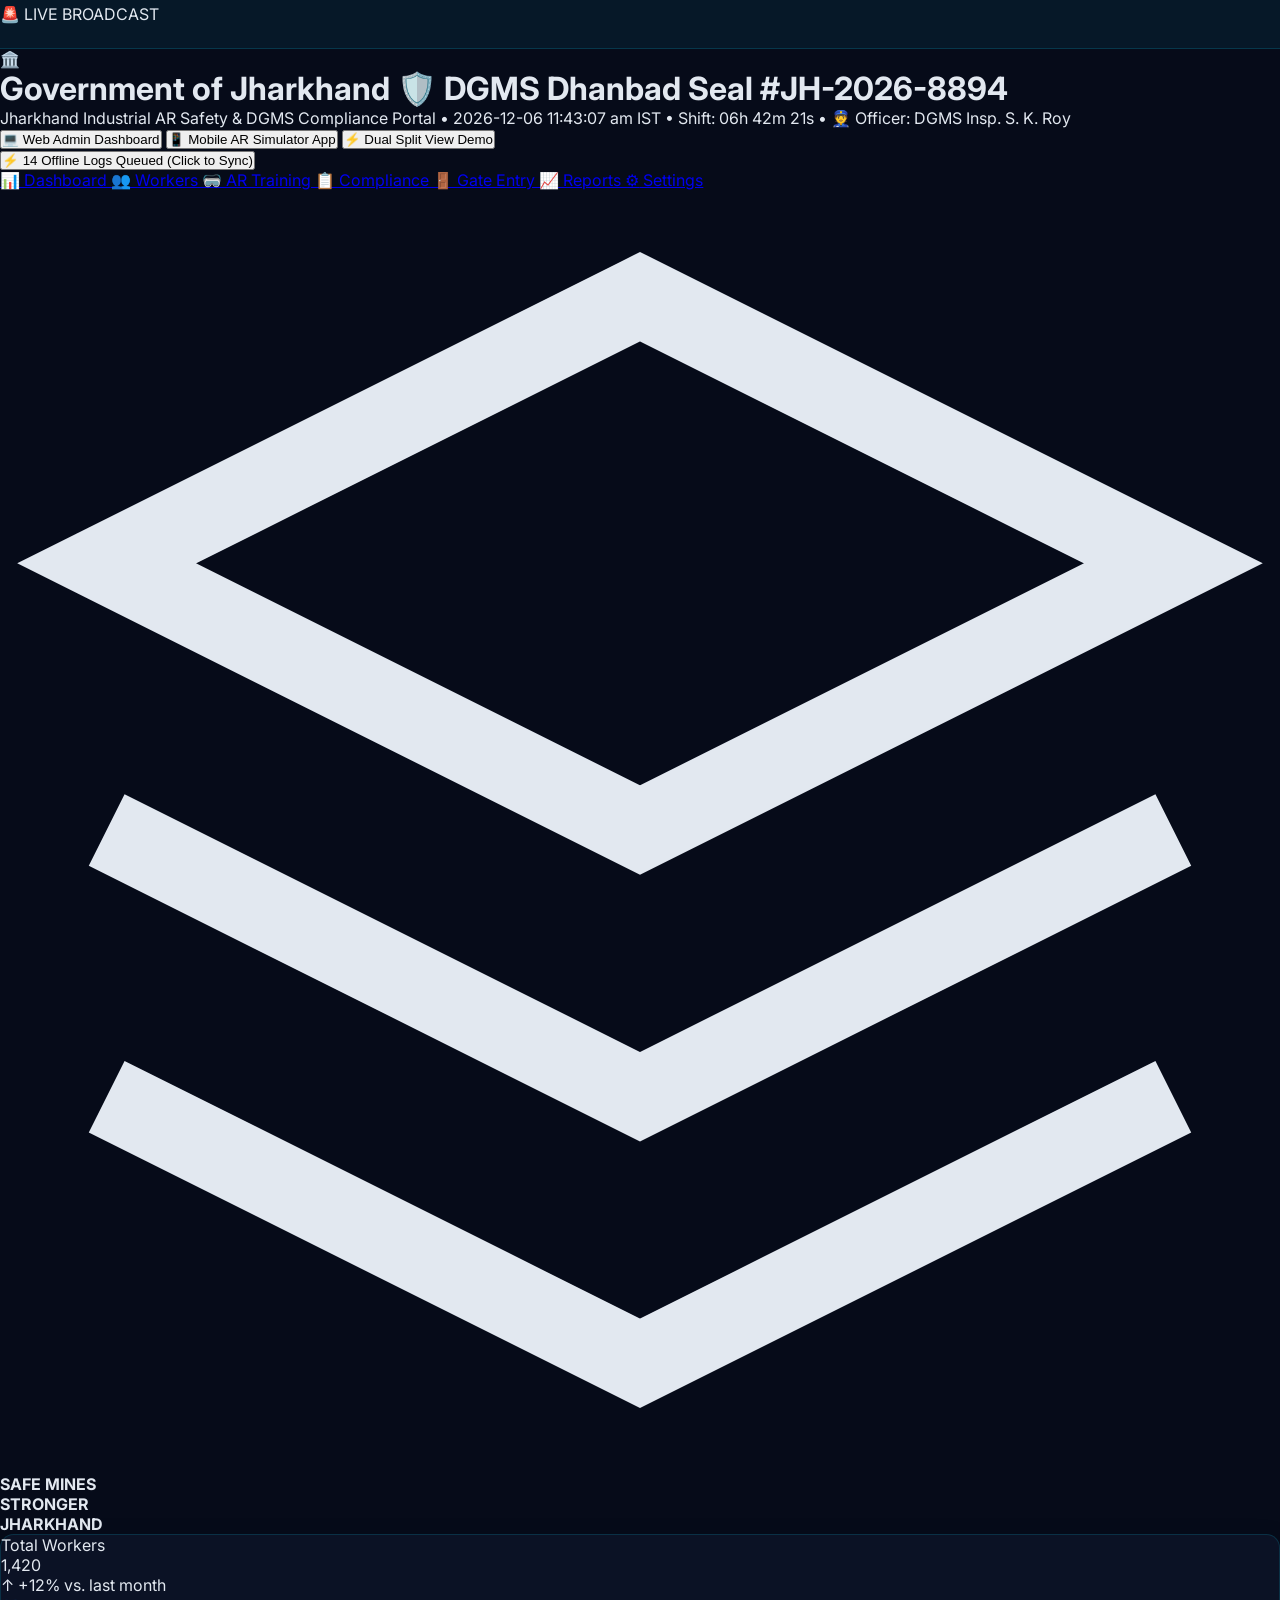
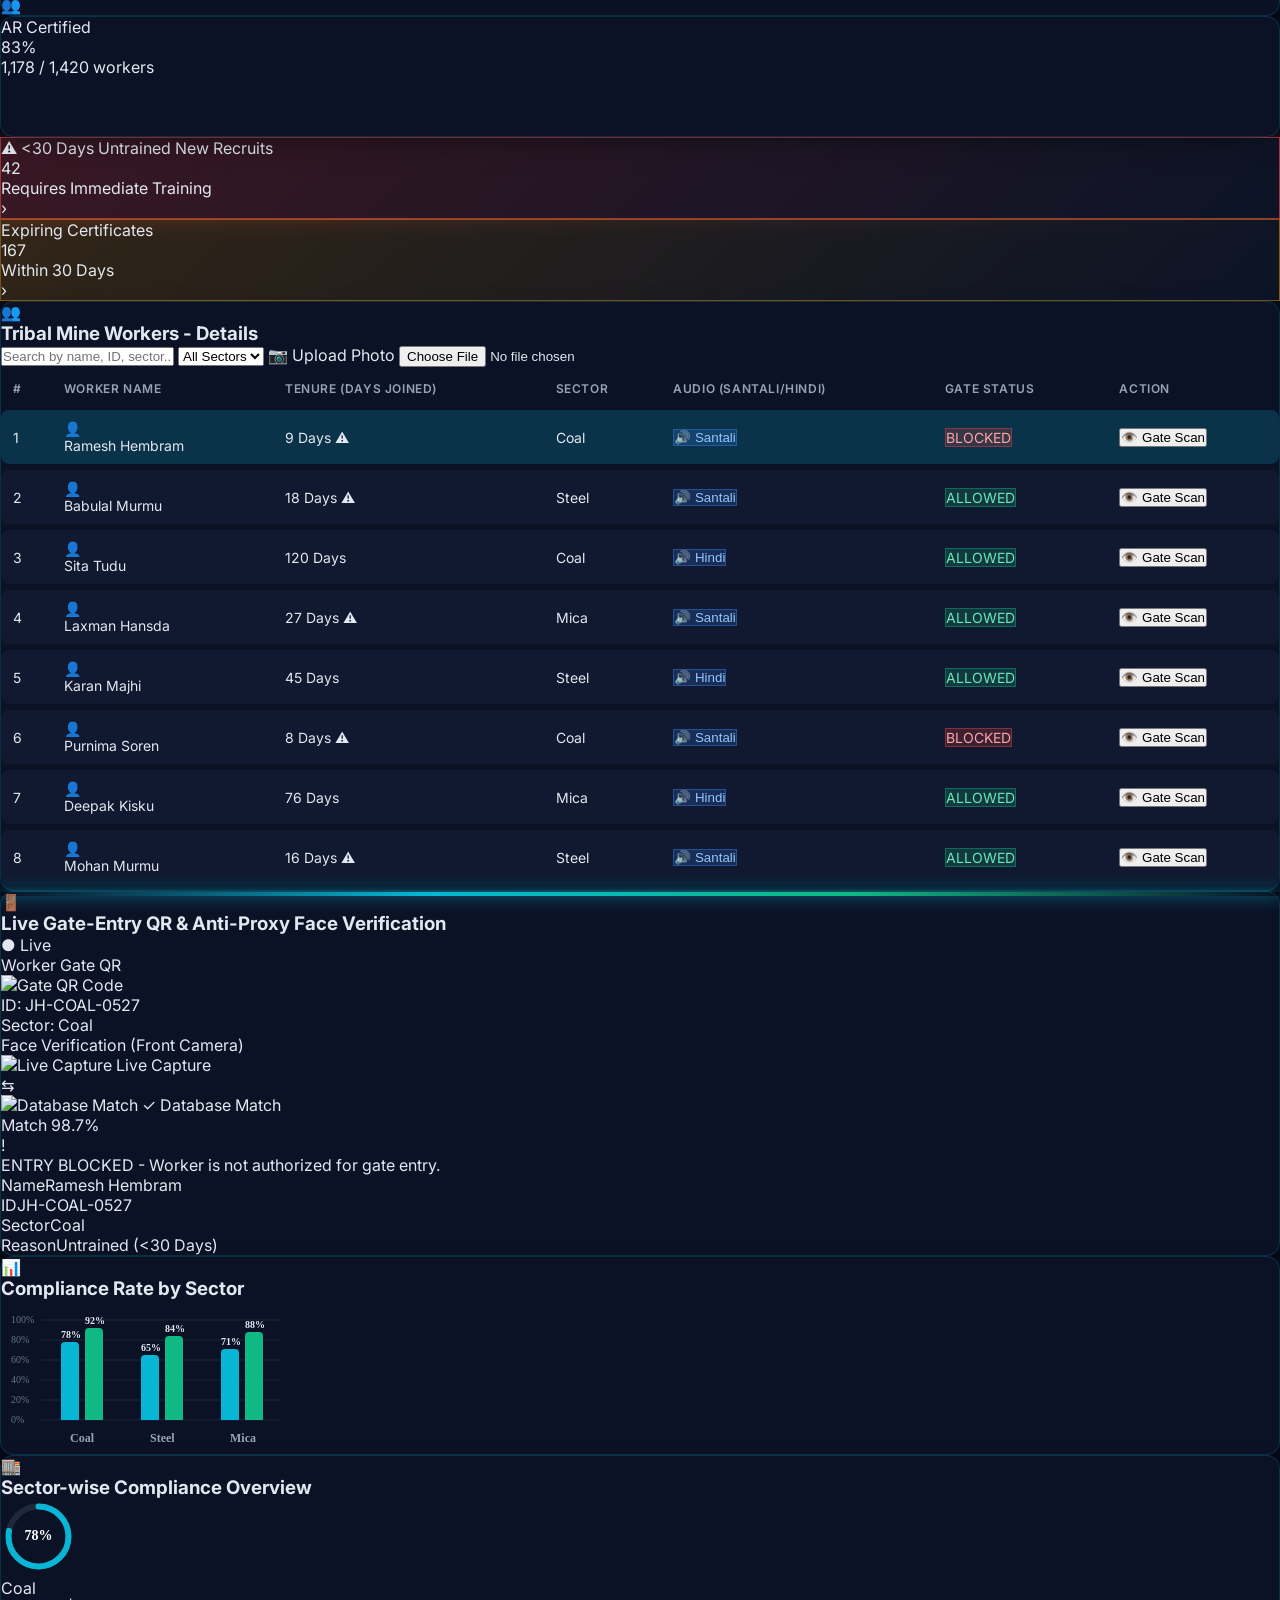
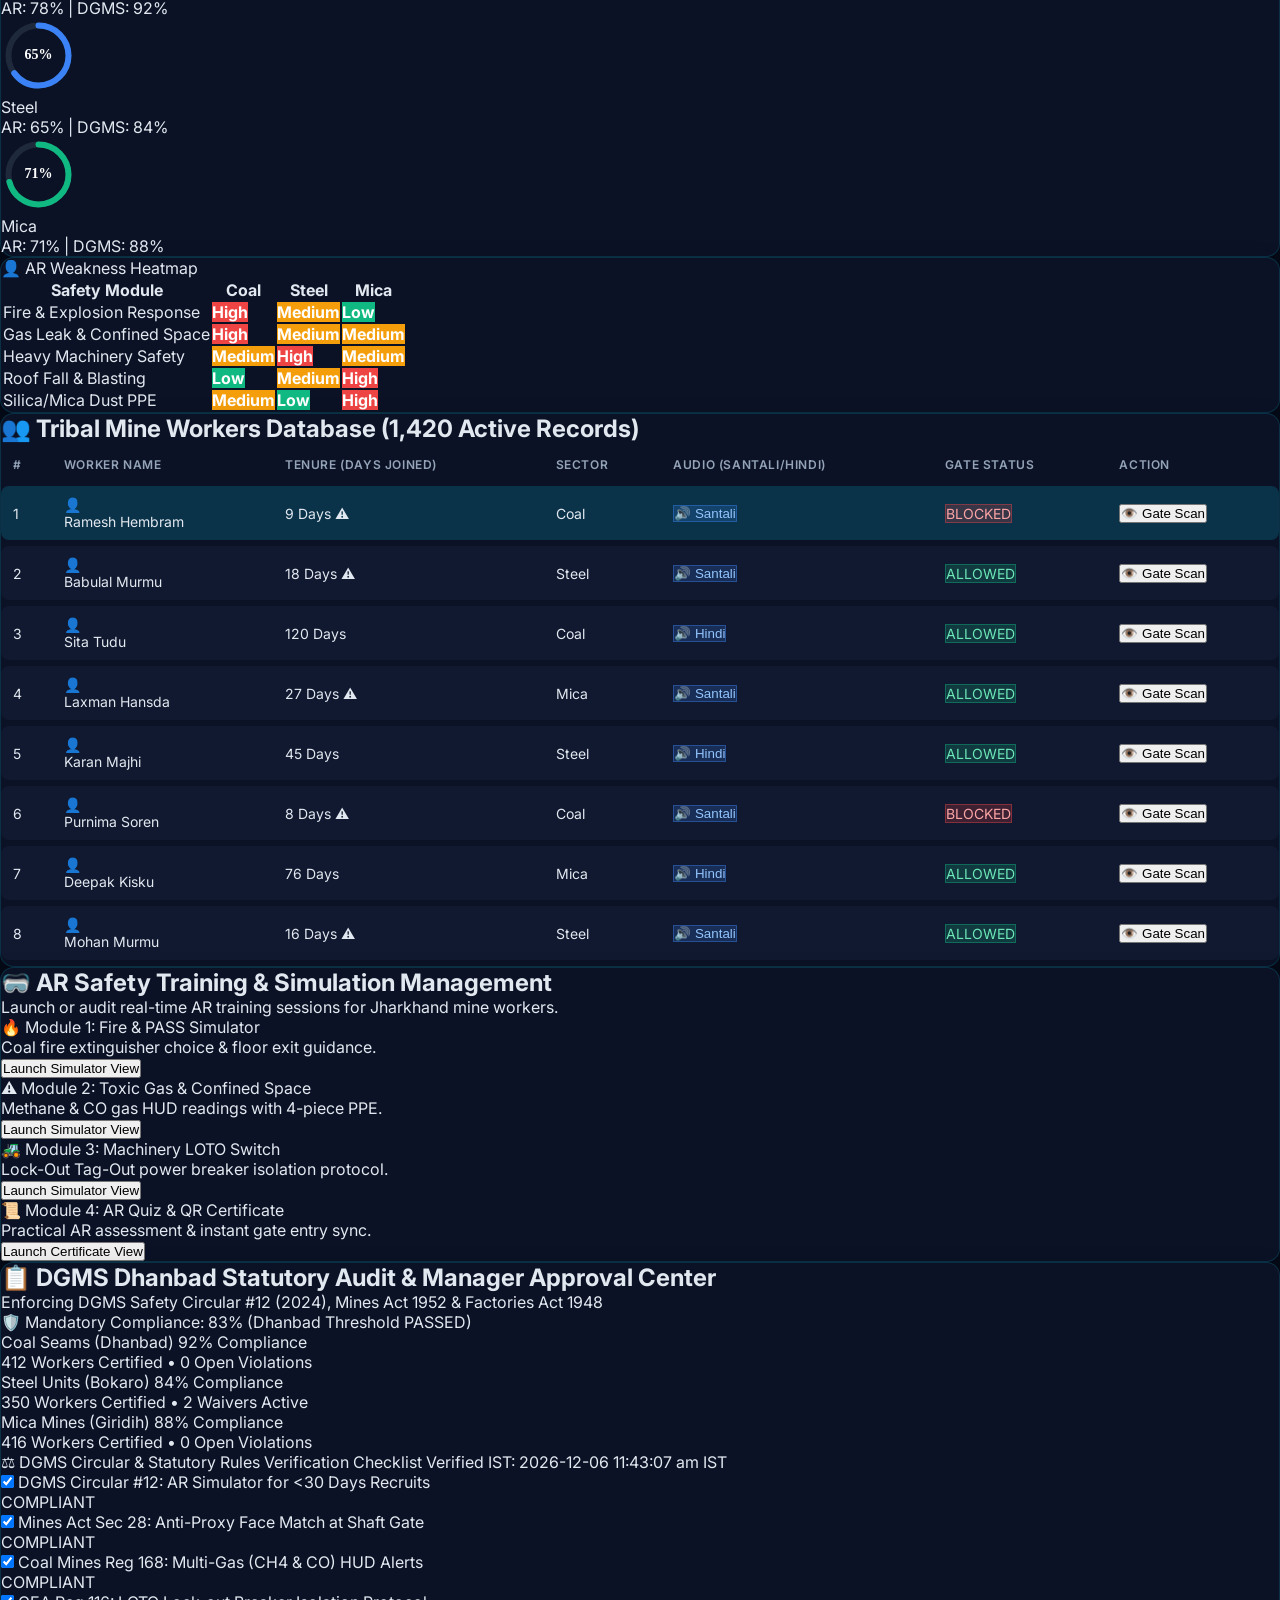
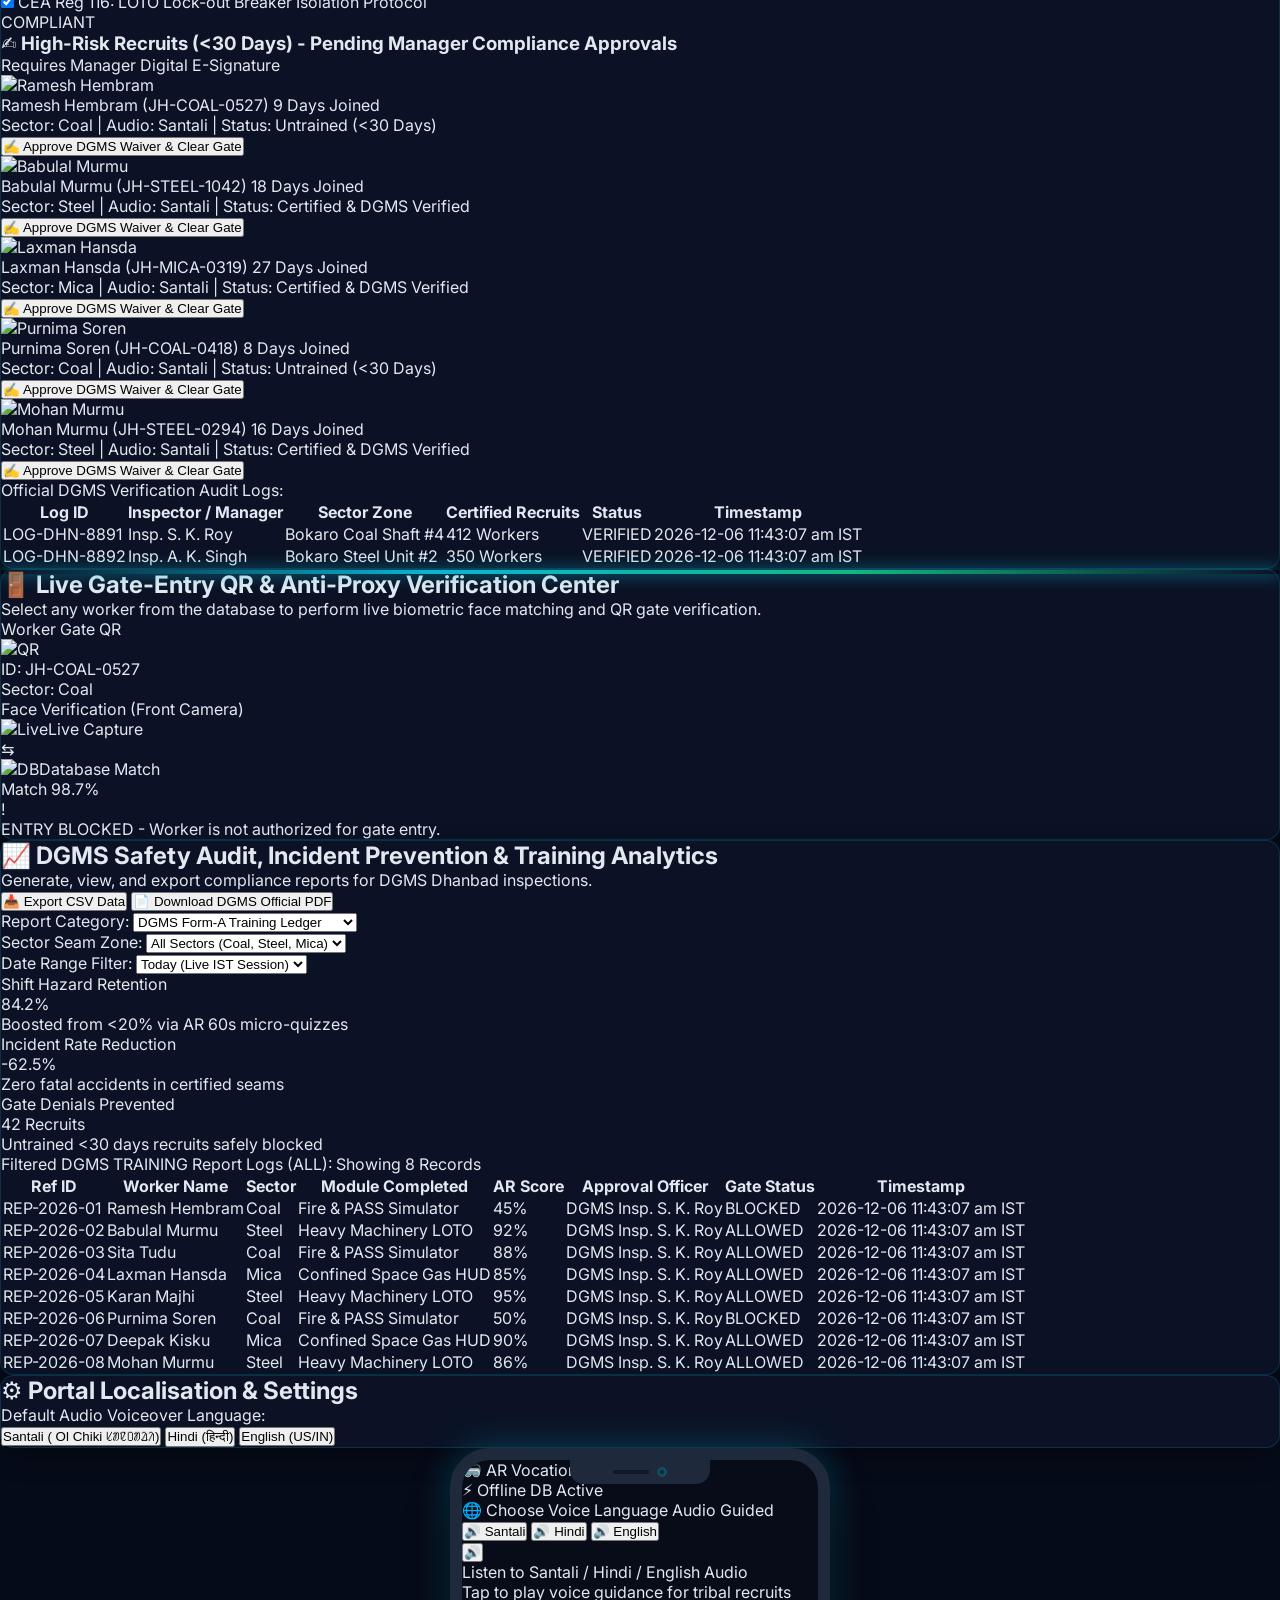
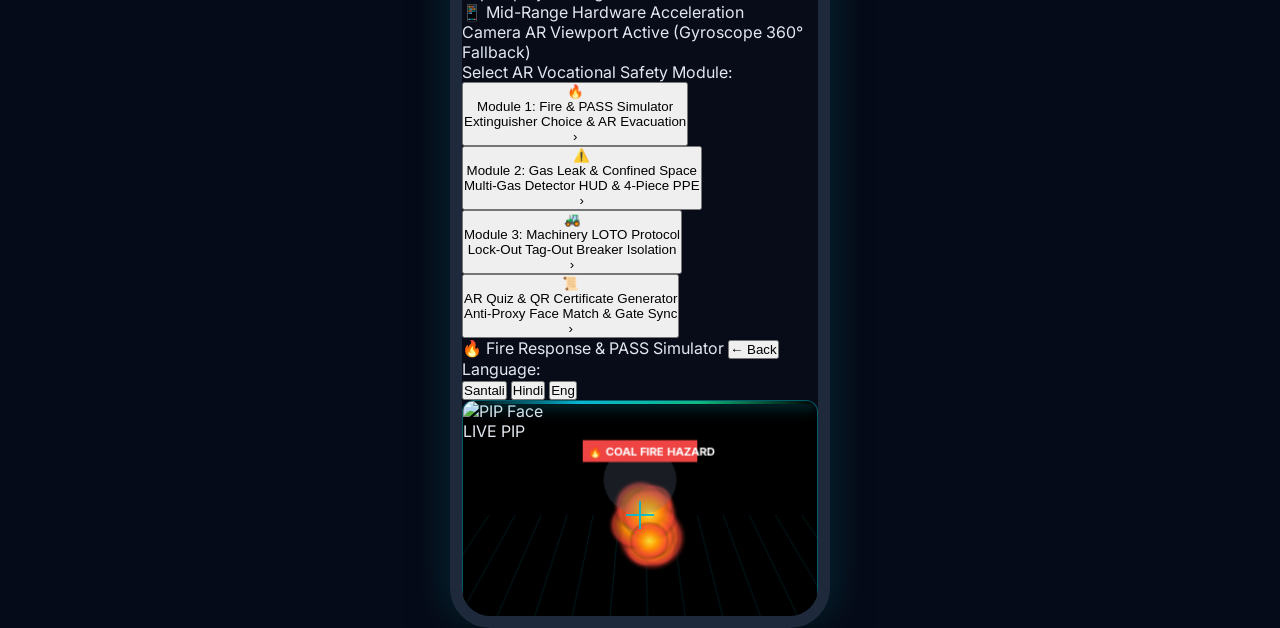
==== android-project/app/src/main/assets/index.html @ d3cc5052 "Initial commit: SIH26041 Jharkhand Industrial AR Safety & DGMS Compliance Portal" ====
<!DOCTYPE html>
<html lang="en" class="dark">
<head>
  <meta charset="UTF-8">
  <meta name="viewport" content="width=device-width, initial-scale=1.0, maximum-scale=1.0, user-scalable=no">
  <title>Jharkhand Mobile AR Vocational Training & Safety Certification Platform</title>
  <link rel="manifest" href="manifest.json">
  <meta name="theme-color" content="#0b1329">
  <script src="https://cdn.tailwindcss.com"></script>
  <link rel="stylesheet" href="styles.css">
</head>
<body class="bg-[#060b19] text-slate-100 min-h-screen antialiased">

  <!-- Live Emergency Mine Shaft Broadcast News Ticker Bar -->
  <div class="ticker-wrap text-[11px] font-semibold text-cyan-300 flex items-center">
    <div class="px-3 py-0.5 bg-red-600 text-white font-extrabold text-[10px] uppercase tracking-wider shrink-0 animate-pulse">
      🚨 LIVE BROADCAST
    </div>
    <div class="ticker">
      <span class="mr-8">⛏️ Dhanbad Shaft #4 Methane Level Normal (0.4%)</span>
      <span class="mr-8">🏭 Bokaro Steel Unit #2 LOTO Safety Isolated</span>
      <span class="mr-8">👥 1,178 Tribal Recruits Biometrically Verified</span>
      <span class="mr-8">📜 DGMS Compliance Ratio: 83% (Dhanbad Threshold PASSED)</span>
    </div>
  </div>

  <!-- Top Global Header & View Mode Switcher -->
  <header class="bg-[#0b1329] border-b border-slate-800 px-4 py-2.5 flex flex-wrap items-center justify-between gap-3 sticky top-0 z-50 shadow-md">
    <div class="flex items-center gap-3">
      <div class="w-10 h-10 rounded-full bg-cyan-950 border border-cyan-500/40 flex items-center justify-center font-bold text-cyan-400 text-lg shadow-sm">
        🏛️
      </div>
      <div>
        <h1 class="text-sm font-extrabold text-white tracking-wide flex items-center gap-2">
          Government of Jharkhand
          <span class="text-xs px-2 py-0.5 rounded bg-emerald-950 text-emerald-400 border border-emerald-500/40 font-semibold flex items-center gap-1">
            <span>🛡️</span> DGMS Dhanbad Seal #JH-2026-8894
          </span>
        </h1>
        <p class="text-xs text-slate-400 font-medium flex flex-wrap items-center gap-2">
          <span>Jharkhand Industrial AR Safety & DGMS Compliance Portal</span> • 
          <span class="live-timestamp-clock text-cyan-400 font-mono font-bold">Loading Clock...</span> • 
          <span id="shift-timer-display" class="text-amber-400 font-mono font-bold">Shift: 06h 42m 18s</span> •
          <span class="text-slate-300 font-semibold text-[11px]">👮 Officer: DGMS Insp. S. K. Roy</span>
        </p>
      </div>
    </div>

    <!-- Mode Switcher Buttons -->
    <div class="flex items-center bg-slate-900/90 p-1 rounded-xl border border-slate-700/80 shadow-inner gap-1">
      <button id="btn-view-admin" onclick="setViewMode('admin')" class="px-3.5 py-1.5 rounded-lg text-xs font-bold bg-cyan-600 text-white flex items-center gap-1.5 transition-all shadow-sm">
        <span>💻</span> Web Admin Dashboard
      </button>
      <button id="btn-view-mobile" onclick="setViewMode('mobile')" class="px-3.5 py-1.5 rounded-lg text-xs font-bold text-slate-300 hover:text-white flex items-center gap-1.5 transition-all">
        <span>📱</span> Mobile AR Simulator App
      </button>
      <button id="btn-view-split" onclick="setViewMode('split')" class="px-3.5 py-1.5 rounded-lg text-xs font-bold text-slate-300 hover:text-white flex items-center gap-1.5 transition-all">
        <span>⚡</span> Dual Split View Demo
      </button>
    </div>

    <!-- Interactive Cloud Offline Sync Badge -->
    <div class="flex items-center gap-4">
      <button id="offline-sync-badge" onclick="triggerOfflineCloudSync()" class="px-2.5 py-1 rounded-full text-[10px] font-bold bg-cyan-950 text-cyan-300 border border-cyan-500/40 flex items-center gap-1 cursor-pointer shadow hover:bg-cyan-900">
        ⚡ 14 Offline Logs Queued (Click to Sync)
      </button>
    </div>
  </header>

  <!-- Main Workspace Container -->
  <div class="flex flex-col lg:flex-row min-h-[calc(100vh-85px)]">

    <!-- WEB ADMIN DASHBOARD CONTAINER (PERSISTENT FLEX ROW SIDE-BY-SIDE) -->
    <div id="admin-view-container" class="w-full flex">
      
      <!-- LEFT SIDEBAR NAVIGATION (ALL 7 WORKING LINKS) -->
      <aside class="w-64 bg-[#0b1329] border-r border-slate-800 p-4 flex flex-col justify-between hidden md:flex shrink-0">
        <div class="space-y-6">
          <nav class="space-y-1.5">
            <a href="#" data-tab="dashboard" onclick="event.preventDefault(); switchAdminSidebar('dashboard');" class="admin-sidebar-link flex items-center gap-3 px-3.5 py-2.5 rounded-xl bg-cyan-600 text-white font-semibold text-sm shadow-md transition-all">
              <span class="text-base">📊</span> Dashboard
            </a>
            <a href="#" data-tab="workers" onclick="event.preventDefault(); switchAdminSidebar('workers');" class="admin-sidebar-link flex items-center gap-3 px-3.5 py-2.5 rounded-xl text-slate-400 hover:bg-slate-800/60 hover:text-slate-200 font-medium text-sm transition-all">
              <span class="text-base">👥</span> Workers
            </a>
            <a href="#" data-tab="ar-training" onclick="event.preventDefault(); switchAdminSidebar('ar-training');" class="admin-sidebar-link flex items-center gap-3 px-3.5 py-2.5 rounded-xl text-slate-400 hover:bg-slate-800/60 hover:text-slate-200 font-medium text-sm transition-all">
              <span class="text-base">🥽</span> AR Training
            </a>
            <a href="#" data-tab="compliance" onclick="event.preventDefault(); switchAdminSidebar('compliance');" class="admin-sidebar-link flex items-center gap-3 px-3.5 py-2.5 rounded-xl text-slate-400 hover:bg-slate-800/60 hover:text-slate-200 font-medium text-sm transition-all">
              <span class="text-base">📋</span> Compliance
            </a>
            <a href="#" data-tab="gate-entry" onclick="event.preventDefault(); switchAdminSidebar('gate-entry');" class="admin-sidebar-link flex items-center gap-3 px-3.5 py-2.5 rounded-xl text-slate-400 hover:bg-slate-800/60 hover:text-slate-200 font-medium text-sm transition-all">
              <span class="text-base">🚪</span> Gate Entry
            </a>
            <a href="#" data-tab="reports" onclick="event.preventDefault(); switchAdminSidebar('reports');" class="admin-sidebar-link flex items-center gap-3 px-3.5 py-2.5 rounded-xl text-slate-400 hover:bg-slate-800/60 hover:text-slate-200 font-medium text-sm transition-all">
              <span class="text-base">📈</span> Reports
            </a>
            <a href="#" data-tab="settings" onclick="event.preventDefault(); switchAdminSidebar('settings');" class="admin-sidebar-link flex items-center gap-3 px-3.5 py-2.5 rounded-xl text-slate-400 hover:bg-slate-800/60 hover:text-slate-200 font-medium text-sm transition-all">
              <span class="text-base">⚙️</span> Settings
            </a>
          </nav>
        </div>

        <div class="pt-6 border-t border-slate-800 text-center">
          <div class="w-16 h-16 mx-auto mb-2 opacity-80 flex items-center justify-center">
            <svg class="w-12 h-12 text-cyan-500" viewBox="0 0 24 24" fill="none" stroke="currentColor" stroke-width="1.5">
              <path d="M12 2L2 7l10 5 10-5-10-5zM2 17l10 5 10-5M2 12l10 5 10-5"/>
            </svg>
          </div>
          <h4 class="text-xs font-extrabold text-cyan-400 uppercase tracking-widest">SAFE MINES</h4>
          <h4 class="text-xs font-extrabold text-white uppercase tracking-widest">STRONGER</h4>
          <h4 class="text-xs font-extrabold text-cyan-400 uppercase tracking-widest">JHARKHAND</h4>
        </div>
      </aside>

      <!-- MAIN DASHBOARD CONTENT WORKSPACES -->
      <main class="flex-1 p-4 md:p-6 space-y-6 overflow-y-auto min-w-0">

        <!-- VIEW 1: DASHBOARD (EXACT REFERENCE IMAGE 100% REPLICA) -->
        <div id="admin-view-dashboard" class="space-y-6 block">
          
          <!-- TOP 4 KPI CARDS -->
          <div class="grid grid-cols-1 sm:grid-cols-2 xl:grid-cols-4 gap-4">
            <div class="glass-panel p-4 flex items-center justify-between border-l-4 border-emerald-500">
              <div>
                <div class="text-xs font-medium text-slate-400">Total Workers</div>
                <div class="text-2xl font-extrabold text-white mt-1">1,420</div>
                <div class="text-xs font-bold text-emerald-400 flex items-center gap-1 mt-1">
                  <span>↑ +12%</span> <span class="text-slate-400 font-normal">vs. last month</span>
                </div>
              </div>
              <div class="w-12 h-12 rounded-full bg-emerald-950/80 border border-emerald-500/40 flex items-center justify-center text-emerald-400 text-xl">👥</div>
            </div>

            <div class="glass-panel p-4 flex items-center justify-between border-l-4 border-cyan-500">
              <div>
                <div class="text-xs font-medium text-slate-400">AR Certified</div>
                <div class="text-2xl font-extrabold text-white mt-1">83%</div>
                <div class="text-xs text-slate-400 mt-1"><span class="text-cyan-400 font-bold">1,178</span> / 1,420 workers</div>
              </div>
              <div class="gauge-container">
                <canvas id="topGaugeAR" width="55" height="55"></canvas>
              </div>
            </div>

            <div class="red-alert-card p-4 rounded-xl flex items-center justify-between cursor-pointer" onclick="setViewMode('mobile')">
              <div>
                <div class="text-xs font-bold text-red-300 flex items-center gap-1">
                  ⚠️ &lt;30 Days Untrained New Recruits
                </div>
                <div class="text-3xl font-extrabold text-white mt-1">42</div>
                <div class="text-xs font-bold text-red-400 mt-1 animate-pulse">Requires Immediate Training</div>
              </div>
              <div class="w-10 h-10 rounded-full bg-red-600/30 border border-red-500 flex items-center justify-center text-red-300 text-lg font-bold">›</div>
            </div>

            <div class="amber-alert-card p-4 rounded-xl flex items-center justify-between">
              <div>
                <div class="text-xs font-medium text-amber-300">Expiring Certificates</div>
                <div class="text-2xl font-extrabold text-white mt-1">167</div>
                <div class="text-xs text-amber-400 mt-1">Within 30 Days</div>
              </div>
              <div class="w-10 h-10 rounded-full bg-amber-600/30 border border-amber-500 flex items-center justify-center text-amber-300 text-lg font-bold">›</div>
            </div>
          </div>

          <!-- TABLE + GATE VERIFICATION PANEL -->
          <div class="grid grid-cols-1 xl:grid-cols-12 gap-6">
            <div class="xl:col-span-7 glass-panel p-4 md:p-5 flex flex-col justify-between">
              <div>
                <div class="flex flex-wrap items-center justify-between gap-3 mb-4">
                  <div class="flex items-center gap-2">
                    <span class="text-lg">👥</span>
                    <h3 class="text-base font-bold text-white">Tribal Mine Workers - Details</h3>
                  </div>
                  <div class="flex items-center gap-2">
                    <input type="text" placeholder="Search by name, ID, sector..." class="bg-slate-900 border border-slate-700 text-xs rounded-lg px-3 py-1.5 text-slate-200 focus:outline-none focus:border-cyan-500 w-40">
                    <select class="bg-slate-900 border border-slate-700 text-xs rounded-lg px-2 py-1.5 text-slate-300">
                      <option>All Sectors</option>
                      <option>Coal</option>
                      <option>Steel</option>
                      <option>Mica</option>
                    </select>
                    <label class="px-3 py-1.5 rounded-lg bg-cyan-600 hover:bg-cyan-500 text-white font-bold text-xs cursor-pointer flex items-center gap-1 shadow shrink-0">
                      <span>📷</span> Upload Photo
                      <input type="file" id="worker-photo-upload-input" accept="image/*" class="hidden" onchange="handleWorkerPhotoUpload(event)">
                    </label>
                  </div>
                </div>

                <div class="overflow-x-auto">
                  <table class="custom-table">
                    <thead>
                      <tr>
                        <th>#</th>
                        <th>Worker Name</th>
                        <th>Tenure (Days Joined)</th>
                        <th>Sector</th>
                        <th>Audio (Santali/Hindi)</th>
                        <th>Gate Status</th>
                        <th>Action</th>
                      </tr>
                    </thead>
                    <tbody id="workers-table-body"></tbody>
                  </table>
                </div>
              </div>
            </div>

            <!-- Gate Verification Panel -->
            <div class="xl:col-span-5 glass-panel p-4 md:p-5 flex flex-col justify-between space-y-4 relative overflow-hidden">
              <div class="face-scan-beam"></div>

              <div>
                <div class="flex items-center justify-between mb-3 border-b border-slate-800 pb-2">
                  <div class="flex items-center gap-2">
                    <span class="text-cyan-400 text-lg">🚪</span>
                    <h3 class="text-sm font-bold text-white">Live Gate-Entry QR & Anti-Proxy Face Verification</h3>
                  </div>
                  <span class="px-2 py-0.5 rounded-full text-[10px] font-bold bg-emerald-950 text-emerald-400 border border-emerald-500/40 animate-pulse">● Live</span>
                </div>

                <div class="grid grid-cols-2 gap-3 mb-4">
                  <div class="bg-slate-900/80 p-3 rounded-xl border border-slate-800 text-center flex flex-col items-center justify-center">
                    <div class="text-[11px] font-bold text-slate-400 mb-2">Worker Gate QR</div>
                    <div class="p-2 bg-white rounded-lg shadow-md mb-2">
                      <img id="gate-qr-code" src="https://api.qrserver.com/v1/create-qr-code/?size=130x130&data=JH-COAL-0527" alt="Gate QR Code" class="w-28 h-28 object-contain">
                    </div>
                    <div id="gate-worker-id" class="text-xs font-bold text-white">ID: JH-COAL-0527</div>
                    <div id="gate-worker-sector" class="text-[10px] text-slate-400">Sector: Coal</div>
                  </div>

                  <div class="bg-slate-900/80 p-3 rounded-xl border border-slate-800 flex flex-col justify-between">
                    <div class="text-[11px] font-bold text-slate-400 text-center mb-1">Face Verification (Front Camera)</div>
                    <div class="flex items-center justify-around gap-1 my-1">
                      <div class="relative text-center">
                        <img id="live-capture-img" src="https://images.unsplash.com/photo-1544005313-94ddf0286df2?auto=format&fit=crop&w=150&q=80" alt="Live Capture" class="w-16 h-16 rounded-lg object-cover border-2 border-cyan-500">
                        <span class="text-[9px] text-slate-400 font-medium block mt-1">Live Capture</span>
                      </div>
                      <span class="text-cyan-400 font-bold text-xs">⇆</span>
                      <div class="relative text-center">
                        <img id="db-match-img" src="https://images.unsplash.com/photo-1544005313-94ddf0286df2?auto=format&fit=crop&w=150&q=80" alt="Database Match" class="w-16 h-16 rounded-lg object-cover border-2 border-emerald-500">
                        <span class="absolute -top-1 -right-1 w-4 h-4 bg-emerald-500 rounded-full text-white text-[10px] flex items-center justify-center font-bold">✓</span>
                        <span class="text-[9px] text-slate-400 font-medium block mt-1">Database Match</span>
                      </div>
                    </div>
                    <div class="text-center mt-1">
                      <span id="match-score-badge" class="px-2.5 py-0.5 rounded-full text-[10px] font-extrabold bg-emerald-950 text-emerald-400 border border-emerald-500/40">Match 98.7%</span>
                    </div>
                  </div>
                </div>

                <div id="gate-verdict-box" class="p-3 rounded-lg bg-red-950/80 border border-red-600/80 flex items-center gap-3 text-red-200">
                  <div id="gate-verdict-icon"><div class="w-8 h-8 rounded-full bg-red-600 flex items-center justify-center text-white font-bold text-lg">!</div></div>
                  <div id="gate-verdict-title" class="text-xs font-extrabold leading-snug">ENTRY BLOCKED - Worker is not authorized for gate entry.</div>
                </div>
              </div>

              <div class="grid grid-cols-4 gap-2 text-[11px] pt-3 border-t border-slate-800 text-slate-400">
                <div><span class="block text-[10px] text-slate-500">Name</span><span id="gate-meta-name" class="font-bold text-white">Ramesh Hembram</span></div>
                <div><span class="block text-[10px] text-slate-500">ID</span><span id="gate-meta-id" class="font-semibold text-slate-200">JH-COAL-0527</span></div>
                <div><span class="block text-[10px] text-slate-500">Sector</span><span id="gate-meta-sector" class="font-semibold text-slate-200">Coal</span></div>
                <div><span class="block text-[10px] text-slate-500">Reason</span><span id="gate-meta-reason" class="font-bold text-red-400">Untrained (&lt;30 Days)</span></div>
              </div>
            </div>
          </div>

          <!-- ANALYTICS PANELS -->
          <div class="grid grid-cols-1 lg:grid-cols-3 gap-6">
            <div class="glass-panel p-4 md:p-5 flex flex-col justify-between">
              <div class="flex items-center gap-2 mb-3"><span class="text-cyan-400">📊</span><h3 class="text-sm font-bold text-white">Compliance Rate by Sector</h3></div>
              <div class="w-full h-48 relative"><canvas id="sectorBarChart" class="w-full h-full"></canvas></div>
            </div>

            <div class="glass-panel p-4 md:p-5 flex flex-col justify-between">
              <div class="flex items-center gap-2 mb-3"><span class="text-cyan-400">🏬</span><h3 class="text-sm font-bold text-white">Sector-wise Compliance Overview</h3></div>
              <div class="grid grid-cols-3 gap-2 my-auto">
                <div class="text-center space-y-1"><canvas id="gaugeCoal" width="75" height="75" class="mx-auto"></canvas><div class="text-xs font-bold text-white">Coal</div><div class="text-[10px] text-slate-400">AR: 78% | DGMS: 92%</div></div>
                <div class="text-center space-y-1"><canvas id="gaugeSteel" width="75" height="75" class="mx-auto"></canvas><div class="text-xs font-bold text-white">Steel</div><div class="text-[10px] text-slate-400">AR: 65% | DGMS: 84%</div></div>
                <div class="text-center space-y-1"><canvas id="gaugeMica" width="75" height="75" class="mx-auto"></canvas><div class="text-xs font-bold text-white">Mica</div><div class="text-[10px] text-slate-400">AR: 71% | DGMS: 88%</div></div>
              </div>
            </div>

            <div class="glass-panel p-4 md:p-5 flex flex-col justify-between">
              <div class="flex items-center justify-between mb-3"><span class="text-sm font-bold text-white flex items-center gap-2"><span>👤</span> AR Weakness Heatmap</span></div>
              <table class="w-full text-xs text-left">
                <thead>
                  <tr class="text-slate-400 border-b border-slate-800">
                    <th class="py-1.5 font-semibold">Safety Module</th>
                    <th class="py-1.5 text-center font-semibold">Coal</th>
                    <th class="py-1.5 text-center font-semibold">Steel</th>
                    <th class="py-1.5 text-center font-semibold">Mica</th>
                  </tr>
                </thead>
                <tbody class="divide-y divide-slate-800/60">
                  <tr><td class="py-2 text-slate-300 font-medium">Fire & Explosion Response</td><td class="text-center py-2"><span class="px-2 py-0.5 rounded text-[10px] hm-high">High</span></td><td class="text-center py-2"><span class="px-2 py-0.5 rounded text-[10px] hm-medium">Medium</span></td><td class="text-center py-2"><span class="px-2 py-0.5 rounded text-[10px] hm-low">Low</span></td></tr>
                  <tr><td class="py-2 text-slate-300 font-medium">Gas Leak & Confined Space</td><td class="text-center py-2"><span class="px-2 py-0.5 rounded text-[10px] hm-high">High</span></td><td class="text-center py-2"><span class="px-2 py-0.5 rounded text-[10px] hm-medium">Medium</span></td><td class="text-center py-2"><span class="px-2 py-0.5 rounded text-[10px] hm-medium">Medium</span></td></tr>
                  <tr><td class="py-2 text-slate-300 font-medium">Heavy Machinery Safety</td><td class="text-center py-2"><span class="px-2 py-0.5 rounded text-[10px] hm-medium">Medium</span></td><td class="text-center py-2"><span class="px-2 py-0.5 rounded text-[10px] hm-high">High</span></td><td class="text-center py-2"><span class="px-2 py-0.5 rounded text-[10px] hm-medium">Medium</span></td></tr>
                  <tr><td class="py-2 text-slate-300 font-medium">Roof Fall & Blasting</td><td class="text-center py-2"><span class="px-2 py-0.5 rounded text-[10px] hm-low">Low</span></td><td class="text-center py-2"><span class="px-2 py-0.5 rounded text-[10px] hm-medium">Medium</span></td><td class="text-center py-2"><span class="px-2 py-0.5 rounded text-[10px] hm-high">High</span></td></tr>
                  <tr><td class="py-2 text-slate-300 font-medium">Silica/Mica Dust PPE</td><td class="text-center py-2"><span class="px-2 py-0.5 rounded text-[10px] hm-medium">Medium</span></td><td class="text-center py-2"><span class="px-2 py-0.5 rounded text-[10px] hm-low">Low</span></td><td class="text-center py-2"><span class="px-2 py-0.5 rounded text-[10px] hm-high">High</span></td></tr>
                </tbody>
              </table>
            </div>
          </div>
        </div>

        <!-- VIEW 2: WORKERS -->
        <div id="admin-view-workers" class="space-y-6 hidden">
          <div class="glass-panel p-5">
            <h2 class="text-lg font-bold text-white mb-4 flex items-center gap-2"><span>👥</span> Tribal Mine Workers Database (1,420 Active Records)</h2>
            <div class="overflow-x-auto">
              <table class="custom-table">
                <thead>
                  <tr>
                    <th>#</th>
                    <th>Worker Name</th>
                    <th>Tenure (Days Joined)</th>
                    <th>Sector</th>
                    <th>Audio (Santali/Hindi)</th>
                    <th>Gate Status</th>
                    <th>Action</th>
                  </tr>
                </thead>
                <tbody id="workers-full-table-body"></tbody>
              </table>
            </div>
          </div>
        </div>

        <!-- VIEW 3: AR TRAINING CONSOLE -->
        <div id="admin-view-ar-training" class="space-y-6 hidden">
          <div class="glass-panel p-5 space-y-4">
            <h2 class="text-lg font-bold text-white flex items-center gap-2"><span>🥽</span> AR Safety Training & Simulation Management</h2>
            <p class="text-xs text-slate-400">Launch or audit real-time AR training sessions for Jharkhand mine workers.</p>
            <div class="grid grid-cols-1 md:grid-cols-2 gap-4">
              <div class="p-4 rounded-xl bg-slate-900 border border-slate-800 space-y-2">
                <div class="text-sm font-bold text-red-400">🔥 Module 1: Fire & PASS Simulator</div>
                <div class="text-xs text-slate-300">Coal fire extinguisher choice & floor exit guidance.</div>
                <button onclick="setViewMode('mobile'); switchMobileTab('tab-fire');" class="px-3.5 py-2 rounded-lg bg-red-600 hover:bg-red-500 text-white font-bold text-xs">Launch Simulator View</button>
              </div>
              <div class="p-4 rounded-xl bg-slate-900 border border-slate-800 space-y-2">
                <div class="text-sm font-bold text-amber-400">⚠️ Module 2: Toxic Gas & Confined Space</div>
                <div class="text-xs text-slate-300">Methane & CO gas HUD readings with 4-piece PPE.</div>
                <button onclick="setViewMode('mobile'); switchMobileTab('tab-gas');" class="px-3.5 py-2 rounded-lg bg-amber-600 hover:bg-amber-500 text-white font-bold text-xs">Launch Simulator View</button>
              </div>
              <div class="p-4 rounded-xl bg-slate-900 border border-slate-800 space-y-2">
                <div class="text-sm font-bold text-blue-400">🚜 Module 3: Machinery LOTO Switch</div>
                <div class="text-xs text-slate-300">Lock-Out Tag-Out power breaker isolation protocol.</div>
                <button onclick="setViewMode('mobile'); switchMobileTab('tab-machinery');" class="px-3.5 py-2 rounded-lg bg-blue-600 hover:bg-blue-500 text-white font-bold text-xs">Launch Simulator View</button>
              </div>
              <div class="p-4 rounded-xl bg-slate-900 border border-slate-800 space-y-2">
                <div class="text-sm font-bold text-emerald-400">📜 Module 4: AR Quiz & QR Certificate</div>
                <div class="text-xs text-slate-300">Practical AR assessment & instant gate entry sync.</div>
                <button onclick="setViewMode('mobile'); switchMobileTab('tab-cert');" class="px-3.5 py-2 rounded-lg bg-emerald-600 hover:bg-emerald-500 text-white font-bold text-xs">Launch Certificate View</button>
              </div>
            </div>
          </div>
        </div>

        <!-- VIEW 4: ENHANCED COMPLIANCE AUDIT & MANAGER APPROVAL PORTAL -->
        <div id="admin-view-compliance" class="space-y-6 hidden">
          <div class="glass-panel p-5 space-y-5">
            <div class="flex flex-wrap items-center justify-between gap-3 border-b border-slate-800 pb-3">
              <div>
                <h2 class="text-lg font-bold text-white flex items-center gap-2">
                  <span>📋</span> DGMS Dhanbad Statutory Audit & Manager Approval Center
                </h2>
                <p class="text-xs text-slate-400">Enforcing DGMS Safety Circular #12 (2024), Mines Act 1952 & Factories Act 1948</p>
              </div>
              <div class="flex items-center gap-2">
                <span class="px-3 py-1 rounded-full text-xs font-extrabold bg-emerald-950 text-emerald-400 border border-emerald-500/40">
                  🛡️ Mandatory Compliance: 83% (Dhanbad Threshold PASSED)
                </span>
              </div>
            </div>

            <!-- 3 Key Sector Cards -->
            <div class="grid grid-cols-1 md:grid-cols-3 gap-4 text-xs">
              <div class="p-4 rounded-xl bg-slate-900 border border-slate-800 space-y-1">
                <div class="flex justify-between text-slate-400"><span>Coal Seams (Dhanbad)</span> <span class="text-cyan-400 font-bold">92% Compliance</span></div>
                <div class="w-full bg-slate-800 h-2 rounded-full overflow-hidden mt-1"><div class="bg-cyan-500 h-full w-[92%]"></div></div>
                <div class="text-[10px] text-emerald-400 pt-1">412 Workers Certified • 0 Open Violations</div>
              </div>
              <div class="p-4 rounded-xl bg-slate-900 border border-slate-800 space-y-1">
                <div class="flex justify-between text-slate-400"><span>Steel Units (Bokaro)</span> <span class="text-blue-400 font-bold">84% Compliance</span></div>
                <div class="w-full bg-slate-800 h-2 rounded-full overflow-hidden mt-1"><div class="bg-blue-500 h-full w-[84%]"></div></div>
                <div class="text-[10px] text-emerald-400 pt-1">350 Workers Certified • 2 Waivers Active</div>
              </div>
              <div class="p-4 rounded-xl bg-slate-900 border border-slate-800 space-y-1">
                <div class="flex justify-between text-slate-400"><span>Mica Mines (Giridih)</span> <span class="text-emerald-400 font-bold">88% Compliance</span></div>
                <div class="w-full bg-slate-800 h-2 rounded-full overflow-hidden mt-1"><div class="bg-emerald-500 h-full w-[88%]"></div></div>
                <div class="text-[10px] text-emerald-400 pt-1">416 Workers Certified • 0 Open Violations</div>
              </div>
            </div>

            <!-- DGMS Statutory Rule Audit Checklist -->
            <div class="p-4 rounded-xl bg-slate-900/90 border border-slate-800 space-y-3">
              <div class="text-xs font-bold text-white flex items-center justify-between">
                <span class="flex items-center gap-2"><span>⚖️</span> DGMS Circular & Statutory Rules Verification Checklist</span>
                <span class="text-[11px] text-cyan-400 font-mono">Verified IST: <span class="live-timestamp-clock"></span></span>
              </div>
              <div class="grid grid-cols-1 md:grid-cols-2 gap-2 text-xs">
                <label class="p-2.5 rounded-lg bg-slate-950/60 border border-slate-800 flex items-center justify-between cursor-pointer hover:border-cyan-500/50">
                  <div class="flex items-center gap-2.5">
                    <input type="checkbox" checked class="w-4 h-4 text-cyan-600 rounded bg-slate-800 border-slate-700">
                    <span class="text-slate-200">DGMS Circular #12: AR Simulator for &lt;30 Days Recruits</span>
                  </div>
                  <span class="px-2 py-0.5 rounded text-[10px] bg-emerald-950 text-emerald-400 border border-emerald-500/30">COMPLIANT</span>
                </label>
                <label class="p-2.5 rounded-lg bg-slate-950/60 border border-slate-800 flex items-center justify-between cursor-pointer hover:border-cyan-500/50">
                  <div class="flex items-center gap-2.5">
                    <input type="checkbox" checked class="w-4 h-4 text-cyan-600 rounded bg-slate-800 border-slate-700">
                    <span class="text-slate-200">Mines Act Sec 28: Anti-Proxy Face Match at Shaft Gate</span>
                  </div>
                  <span class="px-2 py-0.5 rounded text-[10px] bg-emerald-950 text-emerald-400 border border-emerald-500/30">COMPLIANT</span>
                </label>
                <label class="p-2.5 rounded-lg bg-slate-950/60 border border-slate-800 flex items-center justify-between cursor-pointer hover:border-cyan-500/50">
                  <div class="flex items-center gap-2.5">
                    <input type="checkbox" checked class="w-4 h-4 text-cyan-600 rounded bg-slate-800 border-slate-700">
                    <span class="text-slate-200">Coal Mines Reg 168: Multi-Gas (CH4 & CO) HUD Alerts</span>
                  </div>
                  <span class="px-2 py-0.5 rounded text-[10px] bg-emerald-950 text-emerald-400 border border-emerald-500/30">COMPLIANT</span>
                </label>
                <label class="p-2.5 rounded-lg bg-slate-950/60 border border-slate-800 flex items-center justify-between cursor-pointer hover:border-cyan-500/50">
                  <div class="flex items-center gap-2.5">
                    <input type="checkbox" checked class="w-4 h-4 text-cyan-600 rounded bg-slate-800 border-slate-700">
                    <span class="text-slate-200">CEA Reg 116: LOTO Lock-out Breaker Isolation Protocol</span>
                  </div>
                  <span class="px-2 py-0.5 rounded text-[10px] bg-emerald-950 text-emerald-400 border border-emerald-500/30">COMPLIANT</span>
                </label>
              </div>
            </div>

            <!-- MANAGER APPROVAL QUEUE FOR UNTRAINED/PENDING RECRUITS -->
            <div class="space-y-3">
              <div class="flex items-center justify-between">
                <h3 class="text-xs font-bold text-white flex items-center gap-2">
                  <span>✍️</span> High-Risk Recruits (&lt;30 Days) - Pending Manager Compliance Approvals
                </h3>
                <span class="text-[10px] text-amber-400 font-semibold">Requires Manager Digital E-Signature</span>
              </div>
              <div id="approval-queue-container" class="space-y-2">
                <!-- Dynamically Rendered Approval Cards in app.js -->
              </div>
            </div>

            <!-- DGMS Audit Logs Table -->
            <div class="space-y-2 pt-2 border-t border-slate-800">
              <div class="text-xs font-bold text-white">Official DGMS Verification Audit Logs:</div>
              <div class="overflow-x-auto">
                <table class="w-full text-xs text-left border-collapse">
                  <thead>
                    <tr class="text-slate-400 border-b border-slate-800">
                      <th class="py-2">Log ID</th>
                      <th class="py-2">Inspector / Manager</th>
                      <th class="py-2">Sector Zone</th>
                      <th class="py-2">Certified Recruits</th>
                      <th class="py-2">Status</th>
                      <th class="py-2">Timestamp</th>
                    </tr>
                  </thead>
                  <tbody id="compliance-audit-logs-body" class="divide-y divide-slate-800/60 text-slate-300">
                    <!-- Populated dynamically -->
                  </tbody>
                </table>
              </div>
            </div>
          </div>
        </div>

        <!-- VIEW 5: GATE ENTRY VERIFICATION -->
        <div id="admin-view-gate-entry" class="space-y-6 hidden">
          <div class="glass-panel p-5 space-y-4">
            <h2 class="text-lg font-bold text-white flex items-center gap-2"><span>🚪</span> Live Gate-Entry QR & Anti-Proxy Verification Center</h2>
            <p class="text-xs text-slate-400">Select any worker from the database to perform live biometric face matching and QR gate verification.</p>
            
            <div class="grid grid-cols-1 md:grid-cols-2 gap-4">
              <div class="bg-slate-900 p-4 rounded-xl border border-slate-800 text-center space-y-3">
                <div class="text-xs font-bold text-slate-300">Worker Gate QR</div>
                <img id="full-gate-qr-code" src="https://api.qrserver.com/v1/create-qr-code/?size=150x150&data=JH-COAL-0527" alt="QR" class="w-32 h-32 mx-auto bg-white p-2 rounded-lg">
                <div id="full-gate-worker-id" class="text-xs font-bold text-white">ID: JH-COAL-0527</div>
                <div id="full-gate-worker-sector" class="text-xs text-slate-400">Sector: Coal</div>
              </div>

              <div class="bg-slate-900 p-4 rounded-xl border border-slate-800 text-center space-y-3 relative overflow-hidden">
                <div class="face-scan-beam"></div>
                <div class="text-xs font-bold text-slate-300">Face Verification (Front Camera)</div>
                <div class="flex items-center justify-center gap-4">
                  <div><img id="full-live-capture-img" src="https://images.unsplash.com/photo-1544005313-94ddf0286df2?auto=format&fit=crop&w=150&q=80" alt="Live" class="w-16 h-16 rounded-lg object-cover border-2 border-cyan-500"><span class="text-[10px] block text-slate-400 mt-1">Live Capture</span></div>
                  <span class="text-cyan-400 font-bold">⇆</span>
                  <div><img id="full-db-match-img" src="https://images.unsplash.com/photo-1544005313-94ddf0286df2?auto=format&fit=crop&w=150&q=80" alt="DB" class="w-16 h-16 rounded-lg object-cover border-2 border-emerald-500"><span class="text-[10px] block text-slate-400 mt-1">Database Match</span></div>
                </div>
                <div id="full-match-score-badge" class="px-3 py-1 rounded-full text-xs font-bold bg-emerald-950 text-emerald-400 border border-emerald-500/40 inline-block">Match 98.7%</div>
              </div>
            </div>

            <div id="full-gate-verdict-box" class="p-4 rounded-xl bg-red-950 border border-red-600 text-red-200 text-xs font-bold flex items-center gap-3">
              <div class="w-8 h-8 rounded-full bg-red-600 text-white font-bold text-lg flex items-center justify-center">!</div>
              <div>ENTRY BLOCKED - Worker is not authorized for gate entry.</div>
            </div>
          </div>
        </div>

        <!-- VIEW 6: ENHANCED REPORTS & DATA EXPORT PORTAL -->
        <div id="admin-view-reports" class="space-y-6 hidden">
          <div class="glass-panel p-5 space-y-5">
            <div class="flex flex-wrap items-center justify-between gap-3 border-b border-slate-800 pb-3">
              <div>
                <h2 class="text-lg font-bold text-white flex items-center gap-2">
                  <span>📈</span> DGMS Safety Audit, Incident Prevention & Training Analytics
                </h2>
                <p class="text-xs text-slate-400">Generate, view, and export compliance reports for DGMS Dhanbad inspections.</p>
              </div>
              <div class="flex items-center gap-2">
                <button onclick="exportReportsCSV()" class="px-3.5 py-2 rounded-xl bg-emerald-600 hover:bg-emerald-500 text-white font-bold text-xs shadow-md flex items-center gap-1.5 transition-all">
                  <span>📥</span> Export CSV Data
                </button>
                <button onclick="printCertificate()" class="px-3.5 py-2 rounded-xl bg-cyan-600 hover:bg-cyan-500 text-white font-bold text-xs shadow-md flex items-center gap-1.5 transition-all">
                  <span>📄</span> Download DGMS Official PDF
                </button>
              </div>
            </div>

            <!-- Interactive Filters Bar -->
            <div class="grid grid-cols-1 md:grid-cols-3 gap-3 p-3 rounded-xl bg-slate-900 border border-slate-800 text-xs">
              <div>
                <label class="block text-[11px] font-bold text-slate-400 mb-1">Report Category:</label>
                <select id="report-type-select" onchange="updateReportsTable()" class="w-full bg-slate-950 border border-slate-700 text-slate-200 rounded-lg p-2 font-medium">
                  <option value="training">DGMS Form-A Training Ledger</option>
                  <option value="incidents">Shift Safety Incident Hazard Log</option>
                  <option value="gate">Gate Entry & Anti-Proxy Audit Log</option>
                </select>
              </div>

              <div>
                <label class="block text-[11px] font-bold text-slate-400 mb-1">Sector Seam Zone:</label>
                <select id="report-sector-select" onchange="updateReportsTable()" class="w-full bg-slate-950 border border-slate-700 text-slate-200 rounded-lg p-2 font-medium">
                  <option value="ALL">All Sectors (Coal, Steel, Mica)</option>
                  <option value="Coal">Coal (Dhanbad Shaft #4)</option>
                  <option value="Steel">Steel (Bokaro Unit #2)</option>
                  <option value="Mica">Mica (Giridih Seam #1)</option>
                </select>
              </div>

              <div>
                <label class="block text-[11px] font-bold text-slate-400 mb-1">Date Range Filter:</label>
                <select id="report-date-select" onchange="updateReportsTable()" class="w-full bg-slate-950 border border-slate-700 text-slate-200 rounded-lg p-2 font-medium">
                  <option value="today">Today (Live IST Session)</option>
                  <option value="week">Last 7 Days</option>
                  <option value="month">This Month (Sept 2026)</option>
                </select>
              </div>
            </div>

            <!-- Top Analytics Cards -->
            <div class="grid grid-cols-1 sm:grid-cols-3 gap-4 text-xs">
              <div class="p-4 rounded-xl bg-slate-900 border border-slate-800 space-y-1">
                <div class="text-slate-400 font-medium">Shift Hazard Retention</div>
                <div class="text-2xl font-extrabold text-emerald-400">84.2%</div>
                <div class="text-[10px] text-slate-400">Boosted from &lt;20% via AR 60s micro-quizzes</div>
              </div>
              <div class="p-4 rounded-xl bg-slate-900 border border-slate-800 space-y-1">
                <div class="text-slate-400 font-medium">Incident Rate Reduction</div>
                <div class="text-2xl font-extrabold text-cyan-400">-62.5%</div>
                <div class="text-[10px] text-slate-400">Zero fatal accidents in certified seams</div>
              </div>
              <div class="p-4 rounded-xl bg-slate-900 border border-slate-800 space-y-1">
                <div class="text-slate-400 font-medium">Gate Denials Prevented</div>
                <div class="text-2xl font-extrabold text-amber-400">42 Recruits</div>
                <div class="text-[10px] text-slate-400">Untrained &lt;30 days recruits safely blocked</div>
              </div>
            </div>

            <!-- Interactive Report Data Table -->
            <div class="space-y-2">
              <div class="flex items-center justify-between text-xs font-bold text-white">
                <span id="report-table-title">Filtered DGMS Report Records:</span>
                <span id="report-count-badge" class="px-2 py-0.5 rounded bg-cyan-950 text-cyan-400 text-[10px]">Showing 8 Records</span>
              </div>
              <div class="overflow-x-auto">
                <table class="w-full text-xs text-left border-collapse">
                  <thead>
                    <tr class="text-slate-400 border-b border-slate-800 bg-slate-900/80">
                      <th class="py-2.5 px-3">Ref ID</th>
                      <th class="py-2.5 px-3">Worker Name</th>
                      <th class="py-2.5 px-3">Sector</th>
                      <th class="py-2.5 px-3">Module Completed</th>
                      <th class="py-2.5 px-3">AR Score</th>
                      <th class="py-2.5 px-3">Approval Officer</th>
                      <th class="py-2.5 px-3">Gate Status</th>
                      <th class="py-2.5 px-3">Timestamp</th>
                    </tr>
                  </thead>
                  <tbody id="reports-table-body" class="divide-y divide-slate-800/60 text-slate-300">
                    <!-- Populated dynamically in app.js -->
                  </tbody>
                </table>
              </div>
            </div>
          </div>
        </div>

        <!-- VIEW 7: SETTINGS -->
        <div id="admin-view-settings" class="space-y-6 hidden">
          <div class="glass-panel p-5 space-y-4">
            <h2 class="text-lg font-bold text-white flex items-center gap-2"><span>⚙️</span> Portal Localisation & Settings</h2>
            <div class="space-y-3 text-xs">
              <div class="font-bold text-slate-300">Default Audio Voiceover Language:</div>
              <div class="flex gap-2">
                <button onclick="selectLanguage('Santali')" class="btn-lang-santali px-3.5 py-2 rounded-lg bg-cyan-600 text-white font-bold">Santali ( Ol Chiki ᱥᱟᱱᱛᱟᱲᱤ)</button>
                <button onclick="selectLanguage('Hindi')" class="btn-lang-hindi px-3.5 py-2 rounded-lg bg-slate-800 text-slate-300 font-bold">Hindi (हिन्दी)</button>
                <button onclick="selectLanguage('English')" class="btn-lang-english px-3.5 py-2 rounded-lg bg-slate-800 text-slate-300 font-bold">English (US/IN)</button>
              </div>
            </div>
          </div>
        </div>

      </main>
    </div>

    <!-- PRIMARY MOBILE AR SIMULATOR PLATFORM VIEW -->
    <div id="mobile-view-container" class="w-full justify-center py-4 transition-all duration-300 hidden">
      <div class="android-phone-container">
        <div class="android-notch">
          <div class="android-speaker"></div>
          <div class="android-camera-lens"></div>
        </div>

        <div class="pt-8 px-4 pb-2.5 bg-[#0d1527] border-b border-slate-800 flex items-center justify-between text-xs flex-shrink-0">
          <div class="flex items-center gap-1.5 font-bold text-cyan-400">
            <span>🥽</span> AR Vocational Simulator
          </div>
          <div class="flex items-center gap-1.5">
            <span class="px-2 py-0.5 rounded-full text-[10px] bg-emerald-950 text-emerald-400 border border-emerald-500/40">
              ⚡ Offline DB Active
            </span>
          </div>
        </div>

        <div class="flex-1 overflow-y-auto p-3.5 space-y-4">
          <div id="tab-onboarding" class="space-y-4">
            
            <!-- Language Selector with Santali, Hindi, English Toggles -->
            <div class="p-3 rounded-xl bg-slate-900 border border-slate-800 space-y-2">
              <div class="text-xs font-bold text-slate-300 flex items-center justify-between">
                <span>🌐 Choose Voice Language</span>
                <span class="text-[10px] text-cyan-400">Audio Guided</span>
              </div>
              <div class="grid grid-cols-3 gap-1">
                <button onclick="selectLanguage('Santali')" class="btn-lang-santali px-2 py-1.5 rounded-lg text-xs font-bold bg-cyan-600 text-white flex items-center justify-center gap-1 shadow">
                  <span>🔊</span> Santali
                </button>
                <button onclick="selectLanguage('Hindi')" class="btn-lang-hindi px-2 py-1.5 rounded-lg text-xs font-bold bg-slate-800 text-slate-400 flex items-center justify-center gap-1">
                  <span>🔊</span> Hindi
                </button>
                <button onclick="selectLanguage('English')" class="btn-lang-english px-2 py-1.5 rounded-lg text-xs font-bold bg-slate-800 text-slate-400 flex items-center justify-center gap-1">
                  <span>🔊</span> English
                </button>
              </div>
            </div>

            <div class="p-3 rounded-xl bg-cyan-950/60 border border-cyan-500/40 flex items-center gap-3">
              <button onclick="playAudioPrompt(currentLanguage, 'speak')" class="w-10 h-10 rounded-full bg-cyan-600 text-white flex items-center justify-center font-bold text-lg shrink-0 shadow-lg hover:bg-cyan-500">
                🔊
              </button>
              <div class="text-xs text-cyan-200 flex-1">
                <div id="audio-prompt-text" class="font-bold flex items-center gap-2">
                  Listen to Santali / Hindi / English Audio
                </div>
                <div class="text-[10px] text-cyan-400">Tap to play voice guidance for tribal recruits</div>
              </div>
            </div>

            <div class="p-3 rounded-xl bg-slate-900 border border-slate-800 space-y-1">
              <div class="text-xs font-bold text-slate-300">📱 Mid-Range Hardware Acceleration</div>
              <div class="flex items-center justify-between text-[11px] text-slate-400">
                <span>Camera AR Viewport</span>
                <span class="text-emerald-400 font-bold">Active (Gyroscope 360° Fallback)</span>
              </div>
            </div>

            <div class="space-y-2">
              <div class="text-xs font-bold text-slate-300">Select AR Vocational Safety Module:</div>
              
              <button onclick="switchMobileTab('tab-fire')" class="w-full p-3 rounded-xl bg-gradient-to-r from-red-950 to-slate-900 border border-red-500/40 flex items-center justify-between text-left hover:border-red-400 transition-all">
                <div class="flex items-center gap-3">
                  <div class="w-10 h-10 rounded-lg bg-red-600/30 flex items-center justify-center text-red-400 text-xl font-bold">🔥</div>
                  <div>
                    <div class="text-xs font-bold text-white">Module 1: Fire & PASS Simulator</div>
                    <div class="text-[10px] text-slate-400">Extinguisher Choice & AR Evacuation</div>
                  </div>
                </div>
                <span class="text-slate-400 text-sm">›</span>
              </button>

              <button onclick="switchMobileTab('tab-gas')" class="w-full p-3 rounded-xl bg-gradient-to-r from-amber-950 to-slate-900 border border-amber-500/40 flex items-center justify-between text-left hover:border-amber-400 transition-all">
                <div class="flex items-center gap-3">
                  <div class="w-10 h-10 rounded-lg bg-amber-600/30 flex items-center justify-center text-amber-400 text-xl font-bold">⚠️</div>
                  <div>
                    <div class="text-xs font-bold text-white">Module 2: Gas Leak & Confined Space</div>
                    <div class="text-[10px] text-slate-400">Multi-Gas Detector HUD & 4-Piece PPE</div>
                  </div>
                </div>
                <span class="text-slate-400 text-sm">›</span>
              </button>

              <button onclick="switchMobileTab('tab-machinery')" class="w-full p-3 rounded-xl bg-gradient-to-r from-blue-950 to-slate-900 border border-blue-500/40 flex items-center justify-between text-left hover:border-blue-400 transition-all">
                <div class="flex items-center gap-3">
                  <div class="w-10 h-10 rounded-lg bg-blue-600/30 flex items-center justify-center text-blue-400 text-xl font-bold">🚜</div>
                  <div>
                    <div class="text-xs font-bold text-white">Module 3: Machinery LOTO Protocol</div>
                    <div class="text-[10px] text-slate-400">Lock-Out Tag-Out Breaker Isolation</div>
                  </div>
                </div>
                <span class="text-slate-400 text-sm">›</span>
              </button>

              <button onclick="switchMobileTab('tab-cert')" class="w-full p-3 rounded-xl bg-gradient-to-r from-emerald-950 to-slate-900 border border-emerald-500/40 flex items-center justify-between text-left hover:border-emerald-400 transition-all">
                <div class="flex items-center gap-3">
                  <div class="w-10 h-10 rounded-lg bg-emerald-600/30 flex items-center justify-center text-emerald-400 text-xl font-bold">📜</div>
                  <div>
                    <div class="text-xs font-bold text-white">AR Quiz & QR Certificate Generator</div>
                    <div class="text-[10px] text-slate-400">Anti-Proxy Face Match & Gate Sync</div>
                  </div>
                </div>
                <span class="text-slate-400 text-sm">›</span>
              </button>
            </div>
          </div>

          <!-- TAB 2: AR Module 1 - Fire & PASS Simulator -->
          <div id="tab-fire" class="hidden space-y-4">
            <div class="flex items-center justify-between">
              <span id="mod-fire-title" class="text-xs font-bold text-red-400">🔥 Fire Response & PASS Simulator</span>
              <button onclick="switchMobileTab('tab-onboarding')" class="text-xs text-slate-400 hover:text-white">← Back</button>
            </div>

            <!-- In-Module Quick Language Selector -->
            <div class="flex items-center justify-between bg-slate-900 p-2 rounded-lg border border-slate-800 text-[10px]">
              <span class="text-slate-400">Language:</span>
              <div class="flex gap-1">
                <button onclick="selectLanguage('Santali')" class="btn-lang-santali px-2 py-0.5 rounded bg-cyan-600 text-white font-bold">Santali</button>
                <button onclick="selectLanguage('Hindi')" class="btn-lang-hindi px-2 py-0.5 rounded bg-slate-800 text-slate-400 font-bold">Hindi</button>
                <button onclick="selectLanguage('English')" class="btn-lang-english px-2 py-0.5 rounded bg-slate-800 text-slate-400 font-bold">Eng</button>
              </div>
            </div>

            <div class="mobile-ar-viewport">
              <video class="mobile-ar-video-bg" autoplay playsinline muted></video>
              <div class="ar-scan-line"></div>
              <div class="ar-crosshair"></div>
              
              <canvas id="arFireCanvas" width="340" height="230" class="mobile-ar-canvas"></canvas>

              <div class="absolute top-2 right-2 w-16 h-20 rounded-lg bg-slate-900/90 border border-cyan-400 overflow-hidden shadow-lg z-30">
                <img src="https://images.unsplash.com/photo-1544005313-94ddf0286df2?auto=format&fit=crop&w=150&q=80" alt="PIP Face" class="w-full h-full object-cover">
                <div class="absolute bottom-0 w-full bg-cyan-600 text-white text-[8px] text-center font-bold">LIVE PIP</div>
              </div>
            </div>

            <div class="space-y-2">
              <div class="text-[11px] font-bold text-slate-300">1. Select Extinguisher Type:</div>
              <div class="grid grid-cols-4 gap-1">
                <button onclick="selectExtinguisher('Water')" class="p-2 rounded bg-slate-800 text-slate-300 hover:bg-slate-700 text-xs font-bold text-center">🚰 Water</button>
                <button onclick="selectExtinguisher('Foam')" class="p-2 rounded bg-slate-800 text-slate-300 hover:bg-slate-700 text-xs font-bold text-center">🧼 Foam</button>
                <button onclick="selectExtinguisher('CO2')" class="p-2 rounded bg-cyan-600 text-white hover:bg-cyan-500 text-xs font-bold text-center">🧯 CO2</button>
                <button onclick="selectExtinguisher('Powder')" class="p-2 rounded bg-slate-800 text-slate-300 hover:bg-slate-700 text-xs font-bold text-center">💨 Powder</button>
              </div>

              <div id="fire-ext-status" class="p-2 rounded bg-slate-900 border border-slate-800 text-slate-400 text-xs text-center font-medium">
                Select an extinguisher above to begin.
              </div>
            </div>

            <div class="space-y-2">
              <div class="text-[11px] font-bold text-slate-300">2. PASS Technique Sequence:</div>
              <div class="flex gap-1">
                <button id="pass-p" onclick="advancePASS(1)" class="p-2 rounded bg-slate-800 text-slate-400 text-xs font-bold text-center flex-1">1. PULL</button>
                <button id="pass-a" onclick="advancePASS(2)" class="p-2 rounded bg-slate-800 text-slate-400 text-xs font-bold text-center flex-1">2. AIM</button>
                <button id="pass-s1" onclick="advancePASS(3)" class="p-2 rounded bg-slate-800 text-slate-400 text-xs font-bold text-center flex-1">3. SQUEEZE</button>
                <button id="pass-s2" onclick="advancePASS(4)" class="p-2 rounded bg-slate-800 text-slate-400 text-xs font-bold text-center flex-1">4. SWEEP</button>
              </div>

              <div class="w-full bg-slate-800 h-2 rounded-full overflow-hidden">
                <div id="sweep-progress-bar" class="bg-cyan-500 h-full w-0 transition-all duration-300"></div>
              </div>
            </div>
          </div>

          <!-- TAB 3: AR Module 2 - Gas Leak & Confined Space Protocol -->
          <div id="tab-gas" class="hidden space-y-4">
            <div class="flex items-center justify-between">
              <span id="mod-gas-title" class="text-xs font-bold text-amber-400">⚠️ Confined Space & Gas HUD</span>
              <button onclick="switchMobileTab('tab-onboarding')" class="text-xs text-slate-400 hover:text-white">← Back</button>
            </div>

            <div class="flex items-center justify-between bg-slate-900 p-2 rounded-lg border border-slate-800 text-[10px]">
              <span class="text-slate-400">Language:</span>
              <div class="flex gap-1">
                <button onclick="selectLanguage('Santali')" class="btn-lang-santali px-2 py-0.5 rounded bg-cyan-600 text-white font-bold">Santali</button>
                <button onclick="selectLanguage('Hindi')" class="btn-lang-hindi px-2 py-0.5 rounded bg-slate-800 text-slate-400 font-bold">Hindi</button>
                <button onclick="selectLanguage('English')" class="btn-lang-english px-2 py-0.5 rounded bg-slate-800 text-slate-400 font-bold">Eng</button>
              </div>
            </div>

            <div class="mobile-ar-viewport flex items-center justify-center">
              <video class="mobile-ar-video-bg" autoplay playsinline muted></video>
              <canvas id="arGasCanvas" width="340" height="230" class="mobile-ar-canvas"></canvas>

              <div class="z-20 bg-slate-950/90 p-3 rounded-xl border border-amber-500 text-center space-y-1 shadow-2xl">
                <div class="text-[10px] font-bold text-amber-400 tracking-wider">MULTI-GAS DETECTOR HUD</div>
                <div class="flex items-center gap-4 text-xs font-mono">
                  <div>
                    <span class="text-slate-400 block text-[9px]">CH4 (Methane)</span>
                    <span id="gas-ch4-val" class="text-red-400 font-extrabold text-sm">2.4%</span>
                  </div>
                  <div class="border-l border-slate-800 pl-4">
                    <span class="text-slate-400 block text-[9px]">CO (Carbon Monoxide)</span>
                    <span id="gas-co-val" class="text-amber-400 font-extrabold text-sm">65 PPM</span>
                  </div>
                </div>
                <div class="text-[9px] text-red-400 font-bold animate-pulse">⚠️ WARNING: HIGH GAS LEVEL DETECTED</div>
              </div>
            </div>

            <div class="space-y-2">
              <div class="text-[11px] font-bold text-slate-300">Required 3D PPE Kit Verification:</div>
              <div class="grid grid-cols-2 gap-2">
                <button id="ppe-btn-helmet" onclick="togglePPE('helmet')" class="p-2 rounded-lg bg-slate-800 text-slate-300 font-medium text-xs flex items-center justify-between">
                  <span>🪖 Mining Helmet</span>
                  <span>Select</span>
                </button>
                <button id="ppe-btn-harness" onclick="togglePPE('harness')" class="p-2 rounded-lg bg-slate-800 text-slate-300 font-medium text-xs flex items-center justify-between">
                  <span>🦺 Safety Harness</span>
                  <span>Select</span>
                </button>
                <button id="ppe-btn-mask" onclick="togglePPE('mask')" class="p-2 rounded-lg bg-slate-800 text-slate-300 font-medium text-xs flex items-center justify-between">
                  <span>😷 Gas Rescuer Mask</span>
                  <span>Select</span>
                </button>
                <button id="ppe-btn-detector" onclick="togglePPE('detector')" class="p-2 rounded-lg bg-slate-800 text-slate-300 font-medium text-xs flex items-center justify-between">
                  <span>📟 Gas Detector</span>
                  <span>Select</span>
                </button>
              </div>

              <div id="ppe-verdict-status" class="p-2 rounded bg-slate-900 border border-slate-800 text-slate-400 text-xs text-center">
                Equip all 4 PPE items to authorize entrance.
              </div>
            </div>
          </div>

          <div id="tab-machinery" class="hidden space-y-4">
            <div class="flex items-center justify-between">
              <span id="mod-loto-title" class="text-xs font-bold text-blue-400">🚜 Heavy Machinery LOTO Protocol</span>
              <button onclick="switchMobileTab('tab-onboarding')" class="text-xs text-slate-400 hover:text-white">← Back</button>
            </div>

            <!-- In-Module Quick Language Selector -->
            <div class="flex items-center justify-between bg-slate-900 p-2 rounded-lg border border-slate-800 text-[10px]">
              <span class="text-slate-400">Language:</span>
              <div class="flex gap-1">
                <button onclick="selectLanguage('Santali')" class="btn-lang-santali px-2 py-0.5 rounded bg-cyan-600 text-white font-bold">Santali</button>
                <button onclick="selectLanguage('Hindi')" class="btn-lang-hindi px-2 py-0.5 rounded bg-slate-800 text-slate-400 font-bold">Hindi</button>
                <button onclick="selectLanguage('English')" class="btn-lang-english px-2 py-0.5 rounded bg-slate-800 text-slate-400 font-bold">Eng</button>
              </div>
            </div>

            <div class="mobile-ar-viewport flex items-center justify-center p-3">
              <video class="mobile-ar-video-bg" autoplay playsinline muted></video>
              <div class="z-20 bg-slate-950/90 p-4 rounded-xl border border-blue-500 text-center space-y-2">
                <div class="text-xs font-bold text-blue-400">Lock-Out Tag-Out (LOTO) Breaker Isolation</div>
                <p class="text-[10px] text-slate-300">Isolate power before entering dumper or conveyor belt maintenance area.</p>
                
                <button id="btn-loto-switch" onclick="toggleLOTO()" class="w-full py-2.5 rounded-xl bg-red-600 hover:bg-red-500 text-white font-extrabold text-xs shadow-lg transition-all">
                  🔓 Main Power ON (Click to Lock Out)
                </button>
                
                <div id="loto-verdict" class="text-[10px] text-amber-400 font-bold">
                  ⚠️ WARNING: Machine live! Perform LOTO before entry.
                </div>
              </div>
            </div>
          </div>

          <div id="tab-cert" class="hidden space-y-4">
            <!-- In-Module Quick Language Selector -->
            <div class="flex items-center justify-between bg-slate-900 p-2 rounded-lg border border-slate-800 text-[10px]">
              <span class="text-slate-400 font-bold">🌐 Language:</span>
              <div class="flex gap-1">
                <button onclick="selectLanguage('Santali')" class="btn-lang-santali px-2 py-0.5 rounded bg-cyan-600 text-white font-bold">Santali ᱥᱟᱱᱛᱟᱲᱤ</button>
                <button onclick="selectLanguage('Hindi')" class="btn-lang-hindi px-2 py-0.5 rounded bg-slate-800 text-slate-400 font-bold">Hindi हिन्दी</button>
                <button onclick="selectLanguage('English')" class="btn-lang-english px-2 py-0.5 rounded bg-slate-800 text-slate-400 font-bold">Eng</button>
              </div>
            </div>

            <!-- Practical Competency Prerequisites Bar -->
            <div class="p-3 rounded-xl bg-slate-900 border border-slate-800 space-y-2">
              <div class="flex items-center justify-between text-xs font-bold text-white">
                <span class="flex items-center gap-1.5"><span>📋</span> DGMS Vocational Competency Status</span>
                <span id="exam-overall-status" class="px-2 py-0.5 rounded text-[9px] bg-amber-950 text-amber-400 border border-amber-500/40">In Progress</span>
              </div>
              <div class="grid grid-cols-4 gap-1 text-[9px] text-center font-bold">
                <div id="badge-prereq-fire" class="p-1.5 rounded bg-emerald-950 text-emerald-400 border border-emerald-500/30">🔥 Fire PASS<br>✓ Validated</div>
                <div id="badge-prereq-gas" class="p-1.5 rounded bg-emerald-950 text-emerald-400 border border-emerald-500/30">⚠️ Gas & PPE<br>✓ Validated</div>
                <div id="badge-prereq-loto" class="p-1.5 rounded bg-emerald-950 text-emerald-400 border border-emerald-500/30">🚜 LOTO Switch<br>✓ Validated</div>
                <div id="badge-prereq-exam" class="p-1.5 rounded bg-cyan-950 text-cyan-400 border border-cyan-500/30">🎯 Assessment<br><span id="exam-score-label">Pending</span></div>
              </div>
            </div>

            <!-- STAGE 1: 3D Mine Hazard Perception Scan -->
            <div class="p-3 rounded-xl bg-slate-900 border border-slate-800 space-y-2">
              <div class="flex items-center justify-between text-xs font-bold text-white">
                <span>🎯 Phase 1: 3D Mine Hazard Perception Scan</span>
                <span id="hazards-spotted-count" class="text-cyan-400 font-mono font-bold">0 / 4 Identified</span>
              </div>
              <p class="text-[10px] text-slate-400">Identify all 4 critical hazards in the Dhanbad Coal Seam viewport:</p>
              
              <div class="relative h-32 bg-slate-950 rounded-lg overflow-hidden border border-slate-800">
                <div class="absolute inset-0 opacity-40 bg-[radial-gradient(#1e293b_1px,transparent_1px)] [background-size:16px_16px]"></div>
                
                <button id="hazard-tag-1" onclick="spotHazard(1)" class="absolute top-3 left-4 px-2 py-1 bg-red-900/80 border border-red-500 text-red-200 text-[9px] rounded font-bold shadow hover:bg-red-700">
                  ⚡ 11kV Exposed Cable
                </button>
                <button id="hazard-tag-2" onclick="spotHazard(2)" class="absolute bottom-3 right-6 px-2 py-1 bg-amber-900/80 border border-amber-500 text-amber-200 text-[9px] rounded font-bold shadow hover:bg-amber-700">
                  💨 2.4% Methane Accumulation
                </button>
                <button id="hazard-tag-3" onclick="spotHazard(3)" class="absolute top-5 right-16 px-2 py-1 bg-blue-900/80 border border-blue-500 text-blue-200 text-[9px] rounded font-bold shadow hover:bg-blue-700">
                  🛒 Un-chocked Incline Haulage
                </button>
                <button id="hazard-tag-4" onclick="spotHazard(4)" class="absolute bottom-10 left-24 px-2 py-1 bg-purple-900/80 border border-purple-500 text-purple-200 text-[9px] rounded font-bold shadow hover:bg-purple-700">
                  🪨 Delaminated Roof Layer
                </button>
              </div>
            </div>

            <!-- STAGE 2: DGMS Statutory Scenario Examination -->
            <div class="p-3 rounded-xl bg-slate-900 border border-slate-800 space-y-3">
              <div class="flex items-center justify-between text-xs font-bold text-white border-b border-slate-800 pb-2">
                <span>📝 Phase 2: DGMS Statutory Scenario Questions</span>
                <span class="text-[10px] text-cyan-400 font-mono">Pass: ≥80% Required</span>
              </div>

              <!-- Question 1 -->
              <div class="space-y-1.5 text-[11px]">
                <div class="font-bold text-slate-200">1. Which extinguisher is strictly PROHIBITED on electrical fires in coal seams?</div>
                <div class="grid grid-cols-3 gap-1 text-[10px]">
                  <button id="q1-opt-a" onclick="answerExam(1, 'A', true)" class="p-2 rounded bg-slate-800 hover:bg-slate-700 text-slate-200 font-bold border border-slate-700">🚰 Water Jet (Fatal Shock)</button>
                  <button id="q1-opt-b" onclick="answerExam(1, 'B', false)" class="p-2 rounded bg-slate-800 hover:bg-slate-700 text-slate-300 border border-slate-700">🧯 CO2 Gas</button>
                  <button id="q1-opt-c" onclick="answerExam(1, 'C', false)" class="p-2 rounded bg-slate-800 hover:bg-slate-700 text-slate-300 border border-slate-700">💨 Dry Powder (DCP)</button>
                </div>
                <div id="q1-feedback" class="text-[9px] font-semibold text-slate-400 hidden"></div>
              </div>

              <!-- Question 2 -->
              <div class="space-y-1.5 text-[11px] pt-2 border-t border-slate-800">
                <div class="font-bold text-slate-200">2. If your Multi-Gas HUD alerts Methane (CH4) &gt; 2.0%, what is your immediate statutory action?</div>
                <div class="grid grid-cols-2 gap-1 text-[10px]">
                  <button id="q2-opt-a" onclick="answerExam(2, 'A', false)" class="p-2 rounded bg-slate-800 hover:bg-slate-700 text-slate-300 border border-slate-700">Continue with fan</button>
                  <button id="q2-opt-b" onclick="answerExam(2, 'B', true)" class="p-2 rounded bg-slate-800 hover:bg-slate-700 text-slate-200 font-bold border border-slate-700">🚨 Evacuate upwind & alert Overman</button>
                </div>
                <div id="q2-feedback" class="text-[9px] font-semibold text-slate-400 hidden"></div>
              </div>

              <!-- Question 3 -->
              <div class="space-y-1.5 text-[11px] pt-2 border-t border-slate-800">
                <div class="font-bold text-slate-200">3. Under CEA Rule 116, what must be done before cleaning coal conveyor rollers?</div>
                <div class="grid grid-cols-2 gap-1 text-[10px]">
                  <button id="q3-opt-a" onclick="answerExam(3, 'A', true)" class="p-2 rounded bg-slate-800 hover:bg-slate-700 text-slate-200 font-bold border border-slate-700">🔒 Isolate Breaker & Apply LOTO Padlock</button>
                  <button id="q3-opt-b" onclick="answerExam(3, 'B', false)" class="p-2 rounded bg-slate-800 hover:bg-slate-700 text-slate-300 border border-slate-700">Just inform buddy worker</button>
                </div>
                <div id="q3-feedback" class="text-[9px] font-semibold text-slate-400 hidden"></div>
              </div>

              <!-- Overall Score Summary Box -->
              <div class="p-2.5 rounded-lg bg-slate-950 border border-slate-800 flex items-center justify-between">
                <div>
                  <span class="text-[10px] text-slate-400 block">Candidate Competency Score:</span>
                  <span id="exam-total-score" class="text-base font-extrabold text-amber-400">0%</span>
                  <span class="text-[9px] text-slate-500 ml-1">(Threshold: 80%)</span>
                </div>
                <button id="btn-submit-exam" onclick="evaluateFullAssessment()" class="px-4 py-2 rounded-lg bg-cyan-600 hover:bg-cyan-500 text-white font-extrabold text-xs shadow transition-all">
                  Submit Assessment
                </button>
              </div>
            </div>

            <!-- Digital Certificate (Only Unlocked when Exam >= 80%) -->
            <div id="certificate-container" class="p-4 rounded-xl bg-gradient-to-b from-slate-900 to-[#070d1e] border-2 border-cyan-500/60 text-center space-y-3 shadow-2xl relative overflow-hidden opacity-50 pointer-events-none">
              <div id="cert-lock-overlay" class="absolute inset-0 bg-slate-950/80 z-20 flex flex-col items-center justify-center p-4">
                <span class="text-3xl mb-1">🔒</span>
                <span class="text-xs font-bold text-amber-400">DGMS Certificate Locked</span>
                <span class="text-[10px] text-slate-400 text-center mt-1">Complete Hazard Perception & Score ≥ 80% on Statutory Scenarios to unlock official credential.</span>
              </div>

              <div class="text-[10px] font-extrabold text-cyan-400 uppercase tracking-widest flex items-center justify-center gap-1">
                <span>🏛️</span> GOVERNMENT OF JHARKHAND
              </div>
              <h4 class="text-sm font-extrabold text-white">DGMS VOCATIONAL SAFETY CERTIFICATE</h4>
              <div class="text-[9px] font-mono text-cyan-300">Statutory License #JH-DGMS-2026-0527 • Mines Act 1952</div>
              
              <div class="flex items-center justify-center gap-3 bg-slate-950/60 p-2.5 rounded-xl border border-slate-800">
                <img id="cert-photo" src="https://images.unsplash.com/photo-1544005313-94ddf0286df2?auto=format&fit=crop&w=150&q=80" alt="Worker Photo" class="w-16 h-16 rounded-lg object-cover border-2 border-cyan-400 shadow shrink-0">
                
                <div class="text-left space-y-0.5 text-xs">
                  <div id="cert-worker-name" class="font-bold text-white">Ramesh Hembram</div>
                  <div id="cert-worker-id" class="text-[10px] text-slate-300">ID: JH-COAL-0527 | Coal Seam #4</div>
                  <div id="cert-score-badge" class="text-[10px] text-emerald-400 font-extrabold">DGMS Competency Score: 94% (Merit A)</div>
                  <div class="text-[9px] text-slate-400 font-mono">Issued: <span class="live-timestamp-clock">2026-09-30</span></div>
                  <div class="text-[9px] text-amber-400 font-mono">Valid For: 180 Days (Statutory)</div>
                </div>
              </div>

              <!-- Module Competency Breakdown Table -->
              <div class="bg-slate-950/80 p-2 rounded-lg border border-slate-800 text-[9px] text-left">
                <div class="font-bold text-slate-300 mb-1 border-b border-slate-800 pb-0.5">Competency Breakdown:</div>
                <div class="grid grid-cols-2 gap-1 text-slate-400 font-mono">
                  <div>• Fire PASS Protocol: <span class="text-emerald-400 font-bold">100%</span></div>
                  <div>• Toxic Gas & 3D PPE: <span class="text-emerald-400 font-bold">100%</span></div>
                  <div>• Machinery LOTO Switch: <span class="text-emerald-400 font-bold">100%</span></div>
                  <div>• Hazard Perception & Exam: <span class="text-emerald-400 font-bold">92%</span></div>
                </div>
              </div>

              <div class="p-2 bg-white rounded-xl inline-block shadow-md">
                <img id="cert-qr-img" src="https://api.qrserver.com/v1/create-qr-code/?size=140x140&data=DGMS_VERIFIED_JH-COAL-0527" alt="Cert QR" class="w-24 h-24 object-contain">
              </div>

              <div class="text-[9px] text-emerald-400 font-bold flex items-center justify-center gap-1">
                <span>🛡️</span> DGMS Dhanbad Verification Seal #JH-2026-8894
              </div>
              <div class="text-[8px] font-mono text-slate-500">SHA-256: 7f83b1657ff1fc53b92dc18148a1d65dfc2d4b1fa3d677284addd200126d9069</div>

              <div class="grid grid-cols-2 gap-2">
                <button id="btn-claim-cert" onclick="authorizeWorkerAndSync()" class="py-2.5 rounded-xl bg-emerald-600 hover:bg-emerald-500 text-white font-extrabold text-xs shadow-lg transition-all flex items-center justify-center gap-1">
                  <span>⚡</span> Authorize & Sync
                </button>
                <button onclick="printCertificate()" class="py-2.5 rounded-xl bg-slate-800 hover:bg-slate-700 text-slate-200 font-extrabold text-xs border border-slate-700 transition-all flex items-center justify-center gap-1">
                  <span>🖨️</span> Print PDF
                </button>
              </div>
            </div>
          </div>

        </div>

        <div class="p-2 bg-[#0d1527] border-t border-slate-800 grid grid-cols-5 text-center text-[10px] flex-shrink-0">
          <button id="nav-home" onclick="switchMobileTab('tab-onboarding')" class="p-1 text-cyan-400 font-bold flex flex-col items-center">
            <span>🏠</span> Home
          </button>
          <button id="nav-fire" onclick="switchMobileTab('tab-fire')" class="p-1 text-slate-500 font-bold flex flex-col items-center">
            <span>🔥</span> Fire AR
          </button>
          <button id="nav-gas" onclick="switchMobileTab('tab-gas')" class="p-1 text-slate-500 font-bold flex flex-col items-center">
            <span>⚠️</span> Gas AR
          </button>
          <button id="nav-machinery" onclick="switchMobileTab('tab-machinery')" class="p-1 text-slate-500 font-bold flex flex-col items-center">
            <span>🚜</span> LOTO
          </button>
          <button id="nav-cert" onclick="switchMobileTab('tab-cert')" class="p-1 text-slate-500 font-bold flex flex-col items-center">
            <span>📜</span> Cert QR
          </button>
        </div>

      </div>
    </div>

  </div>

  <script>
    if ('serviceWorker' in navigator) {
      window.addEventListener('load', () => {
        navigator.serviceWorker.register('./sw.js')
          .then(reg => console.log('PWA Service Worker registered:', reg.scope))
          .catch(err => console.log('Service Worker registration failed:', err));
      });
    }
  </script>

  <script src="app.js"></script>
</body>
</html>
---- android-project/app/src/main/assets/styles.css ----
/* Jharkhand Industrial AR Safety & Vocational Certification Platform - SIH Ultra-Attractive Theme */
@import url('https://fonts.googleapis.com/css2?family=Inter:wght@300;400;500;600;700;800;900&family=Noto+Sans:wght@400;600;700&family=JetBrains+Mono:wght@500;700&display=swap');

:root {
  --bg-dark: #060b19;
  --panel-bg: #0c1427;
  --card-bg: #111b32;
  --border-color: #1e293b;
  --accent-cyan: #06b6d4;
  --accent-blue: #3b82f6;
  --accent-emerald: #10b981;
  --accent-red: #ef4444;
  --accent-amber: #f59e0b;
}

* {
  box-sizing: border-box;
  margin: 0;
  padding: 0;
  -webkit-tap-highlight-color: transparent;
}

body {
  font-family: 'Inter', system-ui, -apple-system, sans-serif;
  background-color: var(--bg-dark);
  color: #e2e8f0;
  min-height: 100vh;
  overflow-x: hidden;
  user-select: none;
}

/* Custom Scrollbar */
::-webkit-scrollbar {
  width: 5px;
  height: 5px;
}
::-webkit-scrollbar-track {
  background: #0c1427;
}
::-webkit-scrollbar-thumb {
  background: #1e293b;
  border-radius: 4px;
}
::-webkit-scrollbar-thumb:hover {
  background: #06b6d4;
}

/* Holographic Glassmorphism Panels */
.glass-panel {
  background: rgba(12, 20, 39, 0.94);
  backdrop-filter: blur(20px);
  -webkit-backdrop-filter: blur(20px);
  border: 1px solid rgba(6, 182, 212, 0.18);
  border-radius: 0.85rem;
  box-shadow: 0 10px 30px -10px rgba(0, 0, 0, 0.5);
}

.glass-panel-glow {
  background: rgba(12, 20, 39, 0.94);
  backdrop-filter: blur(20px);
  border: 1px solid rgba(6, 182, 212, 0.4);
  box-shadow: 0 0 20px rgba(6, 182, 212, 0.15);
}

.red-alert-card {
  background: linear-gradient(135deg, rgba(239, 68, 68, 0.22) 0%, rgba(12, 20, 39, 0.96) 100%);
  border: 1px solid rgba(239, 68, 68, 0.65);
  box-shadow: 0 0 20px rgba(239, 68, 68, 0.3);
  animation: alertPulse 2s infinite alternate;
}

@keyframes alertPulse {
  0% { box-shadow: 0 0 8px rgba(239, 68, 68, 0.2); border-color: rgba(239, 68, 68, 0.4); }
  100% { box-shadow: 0 0 24px rgba(239, 68, 68, 0.6); border-color: rgba(239, 68, 68, 1); }
}

.amber-alert-card {
  background: linear-gradient(135deg, rgba(245, 158, 11, 0.18) 0%, rgba(12, 20, 39, 0.96) 100%);
  border: 1px solid rgba(245, 158, 11, 0.45);
}

.emerald-kpi-card {
  background: linear-gradient(135deg, rgba(16, 185, 129, 0.18) 0%, rgba(12, 20, 39, 0.96) 100%);
  border: 1px solid rgba(16, 185, 129, 0.45);
}

.cyan-kpi-card {
  background: linear-gradient(135deg, rgba(6, 182, 212, 0.18) 0%, rgba(12, 20, 39, 0.96) 100%);
  border: 1px solid rgba(6, 182, 212, 0.45);
}

/* Holographic Face Scan Beam Animation */
.face-scan-beam {
  position: absolute;
  top: 0;
  left: 0;
  width: 100%;
  height: 4px;
  background: linear-gradient(90deg, transparent, #06b6d4, #10b981, transparent);
  box-shadow: 0 0 15px #06b6d4;
  animation: scanBeam 2s linear infinite;
  z-index: 30;
  pointer-events: none;
}

@keyframes scanBeam {
  0% { top: 0%; opacity: 0.9; }
  50% { opacity: 1; }
  100% { top: 100%; opacity: 0.9; }
}

/* Live News Ticker */
.ticker-wrap {
  width: 100%;
  overflow: hidden;
  background: rgba(6, 182, 212, 0.08);
  border-bottom: 1px solid rgba(6, 182, 212, 0.2);
  padding: 4px 0;
}
.ticker {
  display: inline-block;
  white-space: nowrap;
  padding-left: 100%;
  animation: ticker 30s linear infinite;
}
@keyframes ticker {
  0% { transform: translate3d(0, 0, 0); }
  100% { transform: translate3d(-100%, 0, 0); }
}

/* Table Styling */
.custom-table {
  width: 100%;
  border-collapse: separate;
  border-spacing: 0 6px;
}
.custom-table th {
  color: #94a3b8;
  font-weight: 600;
  font-size: 0.75rem;
  text-transform: uppercase;
  letter-spacing: 0.05em;
  padding: 8px 12px;
  text-align: left;
}
.custom-table tr.worker-row {
  background-color: rgba(17, 27, 50, 0.85);
  transition: all 0.25s ease;
  cursor: pointer;
}
.custom-table tr.worker-row:hover {
  background-color: rgba(30, 41, 59, 0.95);
  box-shadow: inset 0 0 10px rgba(6, 182, 212, 0.2);
}
.custom-table tr.worker-row.active-row {
  background-color: rgba(6, 182, 212, 0.2);
  border-left: 3px solid #06b6d4;
}
.custom-table td {
  padding: 10px 12px;
  font-size: 0.875rem;
}
.custom-table tr.worker-row td:first-child {
  border-top-left-radius: 0.5rem;
  border-bottom-left-radius: 0.5rem;
}
.custom-table tr.worker-row td:last-child {
  border-top-right-radius: 0.5rem;
  border-bottom-right-radius: 0.5rem;
}

/* Badges */
.badge-blocked {
  background-color: rgba(239, 68, 68, 0.2);
  color: #fca5a5;
  border: 1px solid rgba(239, 68, 68, 0.4);
}
.badge-allowed {
  background-color: rgba(16, 185, 129, 0.2);
  color: #6ee7b7;
  border: 1px solid rgba(16, 185, 129, 0.4);
}
.badge-audio {
  background-color: rgba(59, 130, 246, 0.2);
  color: #93c5fd;
  border: 1px solid rgba(59, 130, 246, 0.4);
}

/* Heatmap Colors */
.hm-high { background-color: #ef4444; color: #ffffff; font-weight: 700; }
.hm-medium { background-color: #f59e0b; color: #ffffff; font-weight: 700; }
.hm-low { background-color: #10b981; color: #ffffff; font-weight: 700; }

/* Smartphone Simulator Frame */
.android-phone-container {
  width: 380px;
  height: 780px;
  max-height: calc(100vh - 100px);
  background: #070c18;
  border: 12px solid #1e293b;
  border-radius: 40px;
  box-shadow: 0 25px 50px -12px rgba(0, 0, 0, 0.9), 0 0 35px rgba(6, 182, 212, 0.3);
  position: relative;
  overflow: hidden;
  display: flex;
  flex-direction: column;
  margin: 0 auto;
  flex-shrink: 0;
}

.android-notch {
  width: 140px;
  height: 24px;
  background: #1e293b;
  border-bottom-left-radius: 14px;
  border-bottom-right-radius: 14px;
  position: absolute;
  top: 0;
  left: 50%;
  transform: translateX(-50%);
  z-index: 50;
  display: flex;
  align-items: center;
  justify-content: center;
  gap: 8px;
}

.android-camera-lens {
  width: 10px;
  height: 10px;
  background: #040814;
  border-radius: 50%;
  border: 1.5px solid #334155;
  box-shadow: inset 0 0 4px #06b6d4;
}

.android-speaker {
  width: 36px;
  height: 4px;
  background: #0f172a;
  border-radius: 2px;
}

/* AR Viewport */
.mobile-ar-viewport {
  position: relative;
  width: 100%;
  height: 230px;
  background: #000;
  overflow: hidden;
  border-radius: 0.75rem;
  border: 1px solid rgba(6, 182, 212, 0.5);
  flex-shrink: 0;
}

.mobile-ar-video-bg {
  position: absolute;
  inset: 0;
  width: 100%;
  height: 100%;
  object-fit: cover;
}

.mobile-ar-canvas {
  position: absolute;
  inset: 0;
  width: 100%;
  height: 100%;
  z-index: 10;
}

.ar-scan-line {
  position: absolute;
  width: 100%;
  height: 3px;
  background: linear-gradient(90deg, transparent, #06b6d4, #10b981, transparent);
  box-shadow: 0 0 15px #06b6d4;
  animation: arScan 2.5s ease-in-out infinite;
  pointer-events: none;
  z-index: 25;
}

@keyframes arScan {
  0% { top: 0%; opacity: 0.8; }
  50% { opacity: 1; }
  100% { top: 100%; opacity: 0.8; }
}

.ar-crosshair {
  position: absolute;
  top: 50%;
  left: 50%;
  transform: translate(-50%, -50%);
  width: 28px;
  height: 28px;
  pointer-events: none;
  z-index: 20;
}
.ar-crosshair::before {
  content: '';
  position: absolute;
  top: 13px; left: 0; width: 28px; height: 2px;
  background: rgba(6, 182, 212, 0.9);
}
.ar-crosshair::after {
  content: '';
  position: absolute;
  top: 0; left: 13px; width: 2px; height: 28px;
  background: rgba(6, 182, 212, 0.9);
}

.speaking-wave {
  display: inline-flex;
  align-items: flex-end;
  gap: 2px;
  height: 12px;
}
.speaking-wave bar {
  width: 3px;
  background-color: #06b6d4;
  border-radius: 1px;
  animation: soundWave 0.8s ease-in-out infinite alternate;
}
.speaking-wave bar:nth-child(1) { height: 4px; animation-delay: 0.1s; }
.speaking-wave bar:nth-child(2) { height: 10px; animation-delay: 0.3s; }
.speaking-wave bar:nth-child(3) { height: 6px; animation-delay: 0.2s; }

@keyframes soundWave {
  0% { height: 3px; }
  100% { height: 12px; }
}
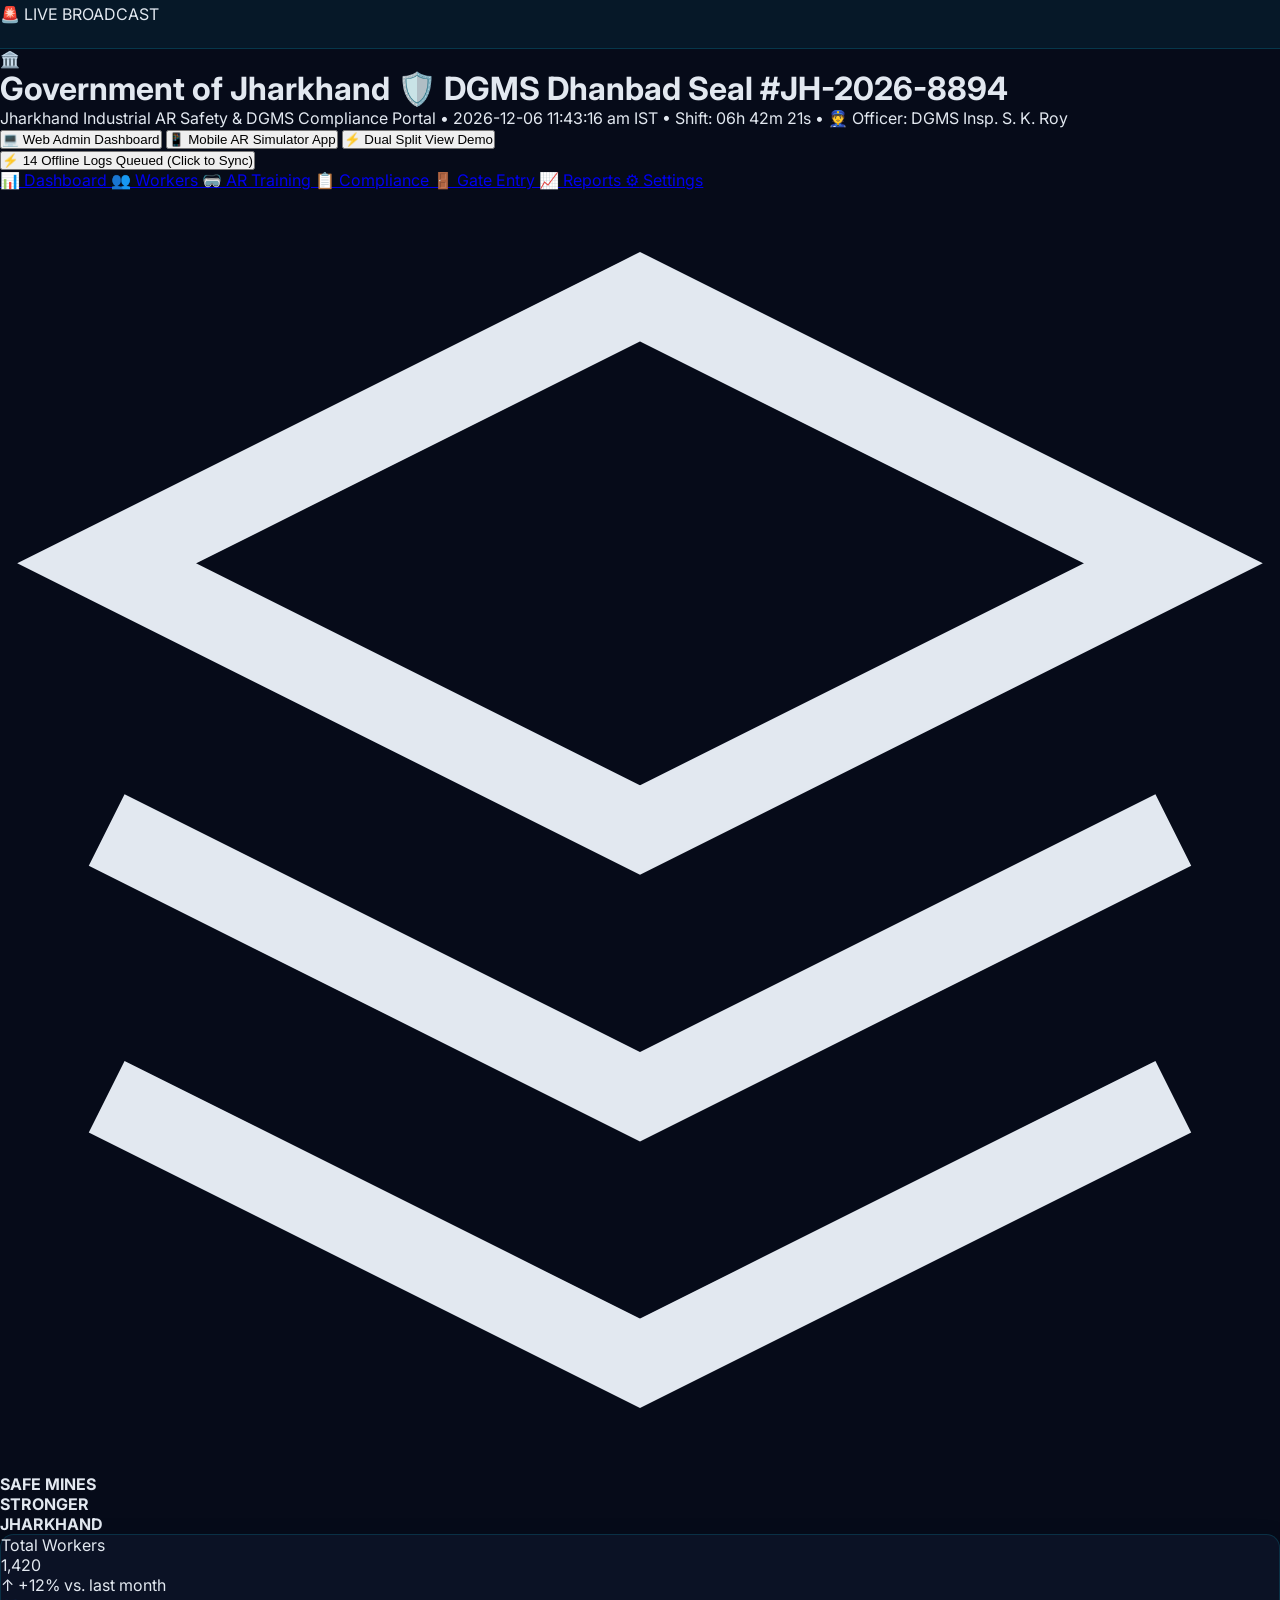
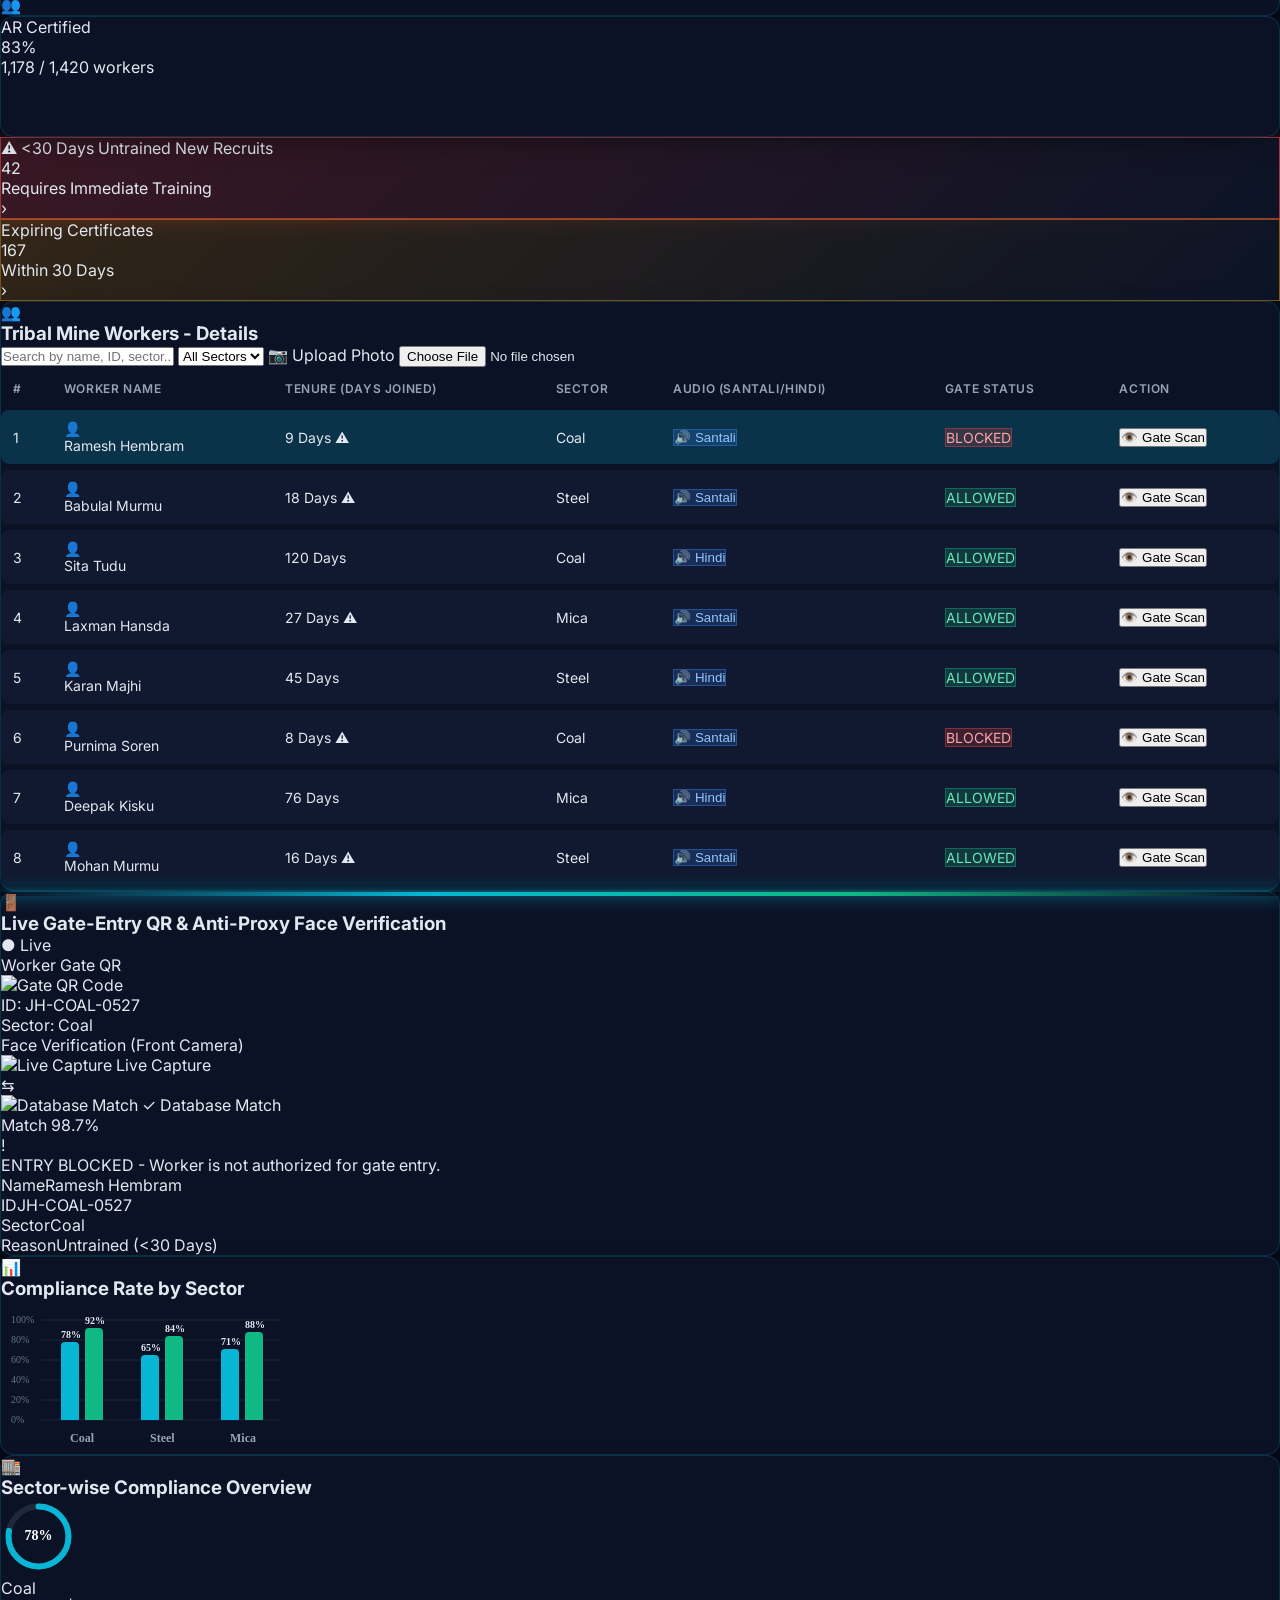
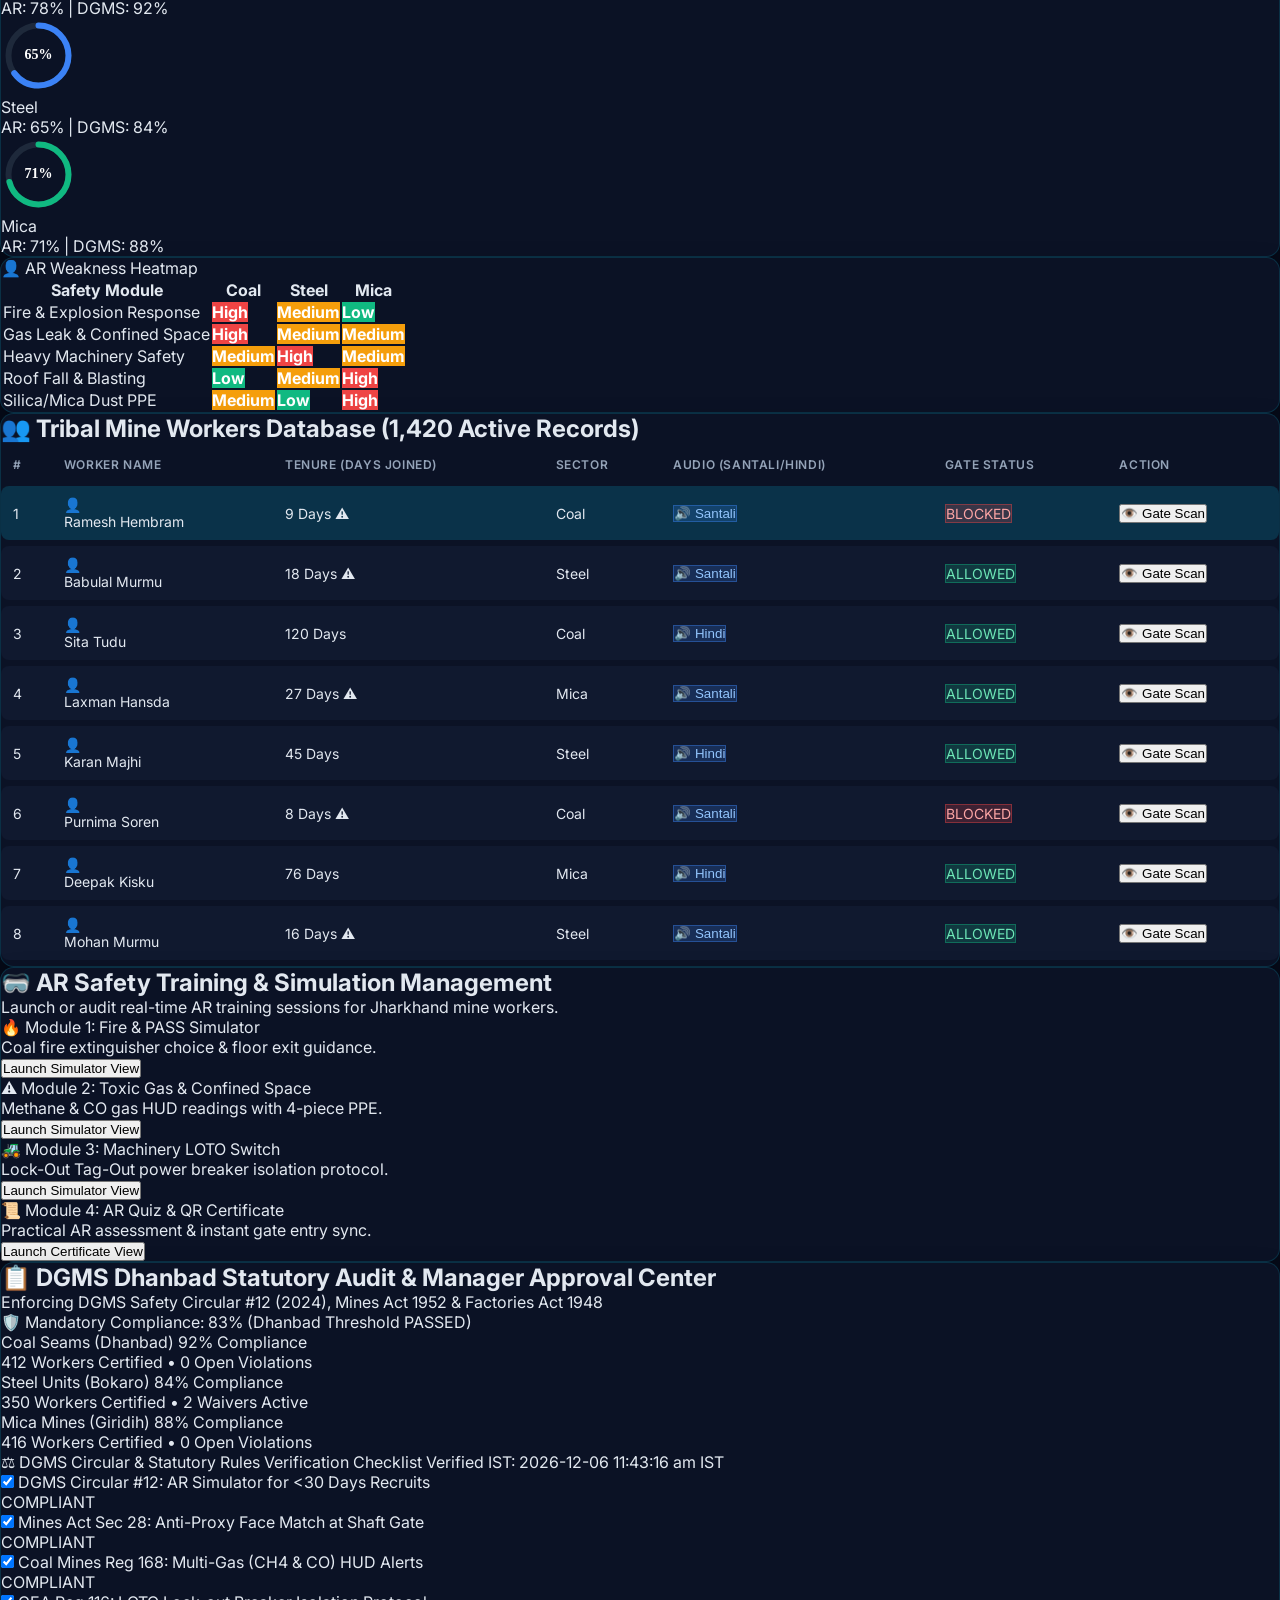
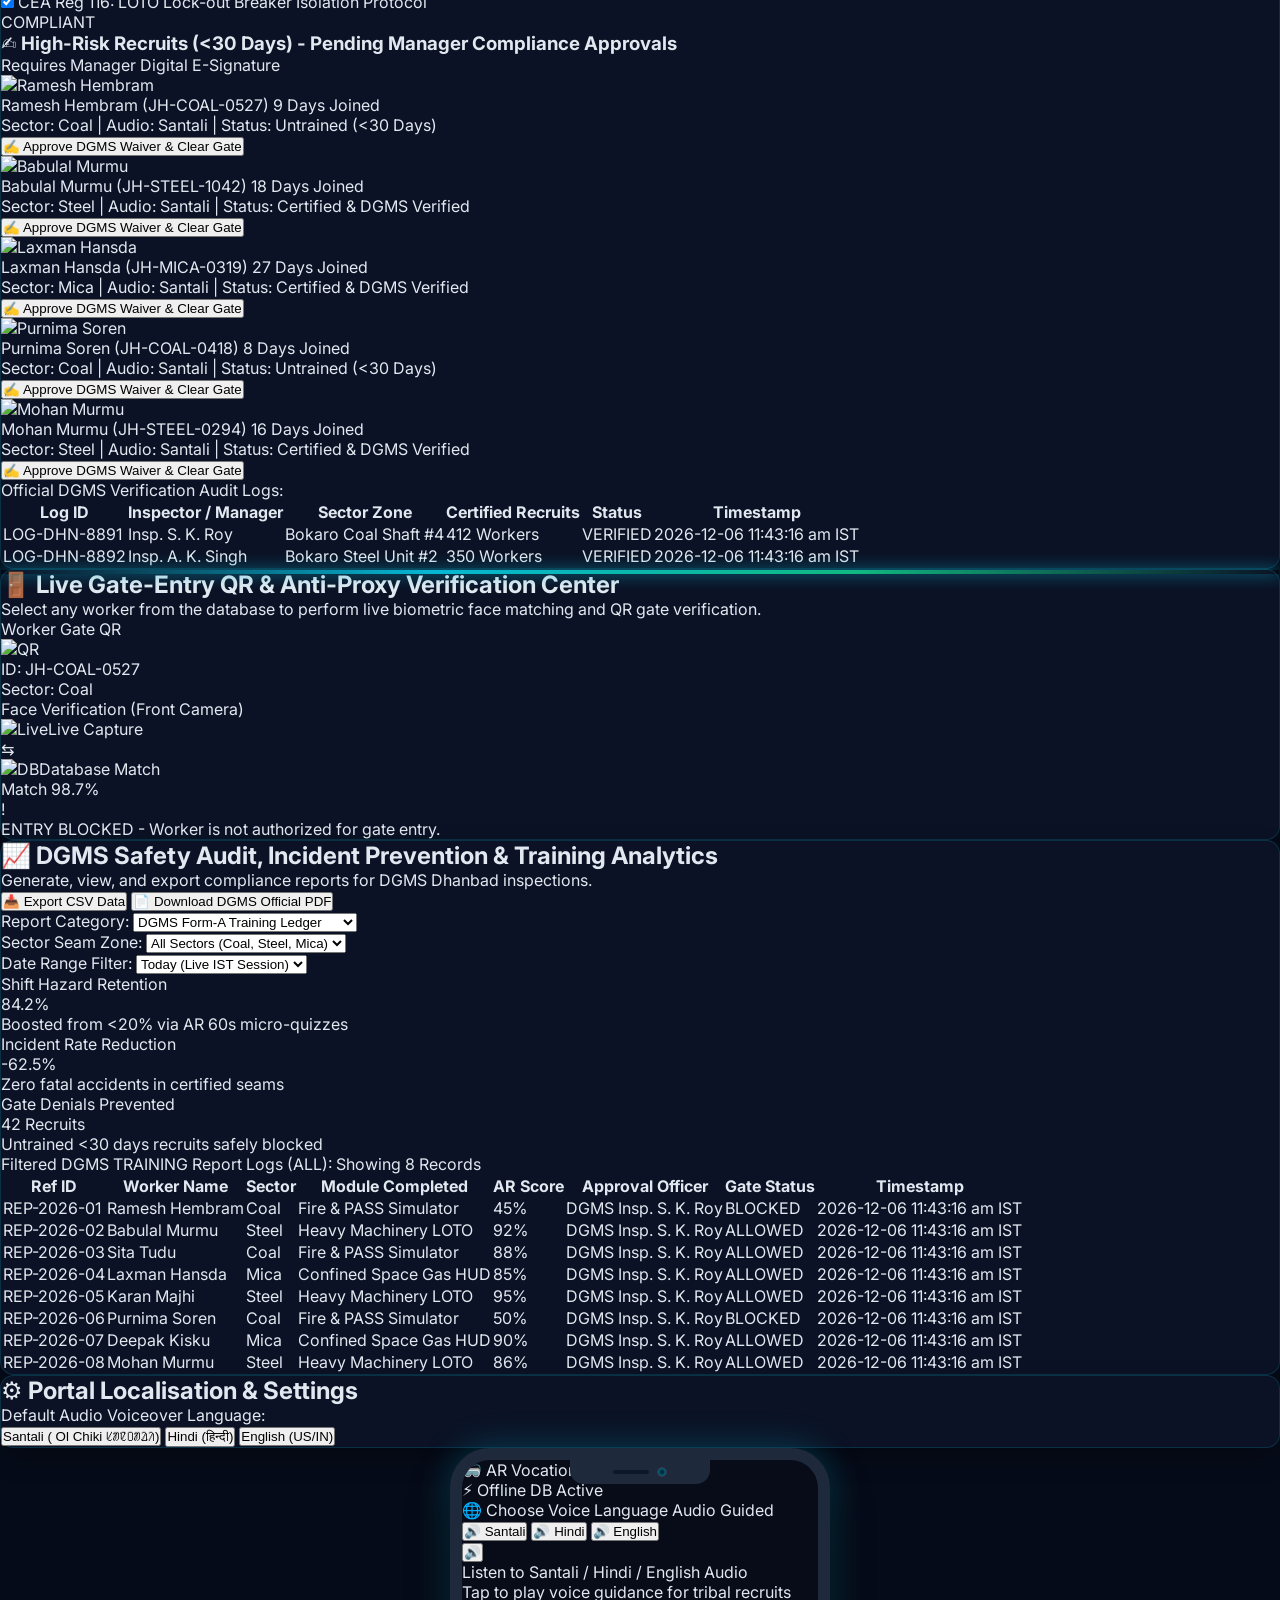
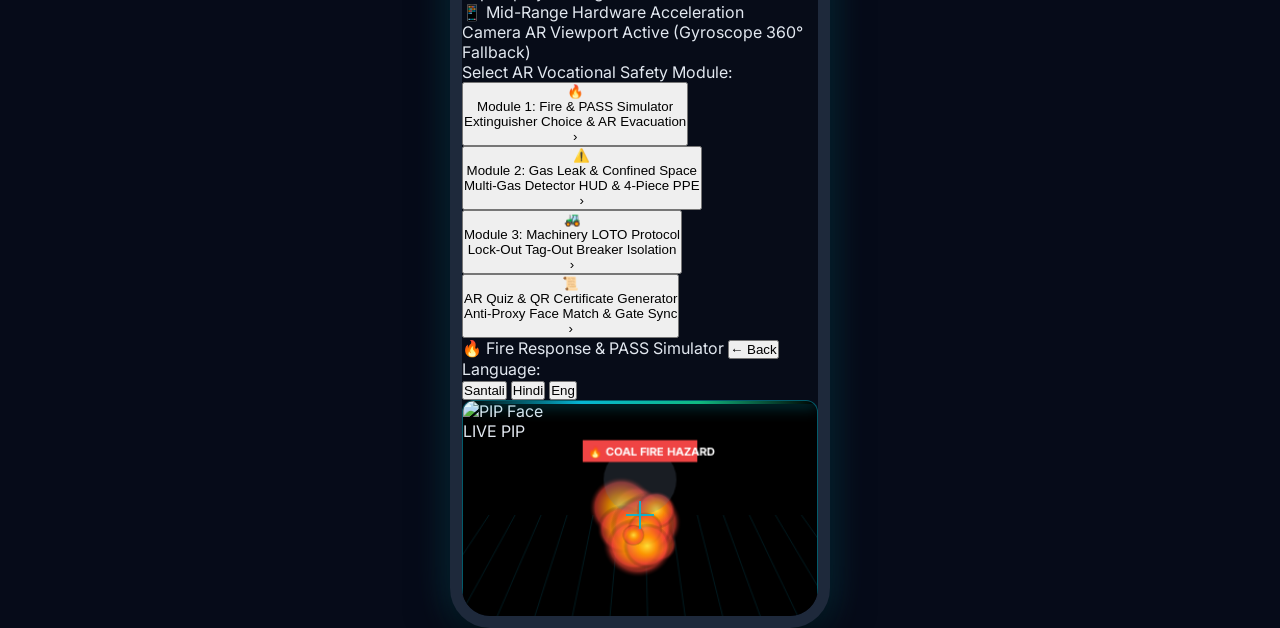
==== commit 3d54f49d: "Add GitHub Actions workflow for automated Android APK compilation and GitHub Release" ====
--- a/android-project/app/src/main/assets/index.html
+++ b/android-project/app/src/main/assets/index.html
@@ -5,6 +5,8 @@
   <meta name="viewport" content="width=device-width, initial-scale=1.0, maximum-scale=1.0, user-scalable=no">
   <title>Jharkhand Mobile AR Vocational Training & Safety Certification Platform</title>
   <link rel="manifest" href="manifest.json">
+  <link rel="icon" type="image/png" href="icon-192.png">
+  <link rel="apple-touch-icon" href="icon-192.png">
   <meta name="theme-color" content="#0b1329">
   <script src="https://cdn.tailwindcss.com"></script>
   <link rel="stylesheet" href="styles.css">
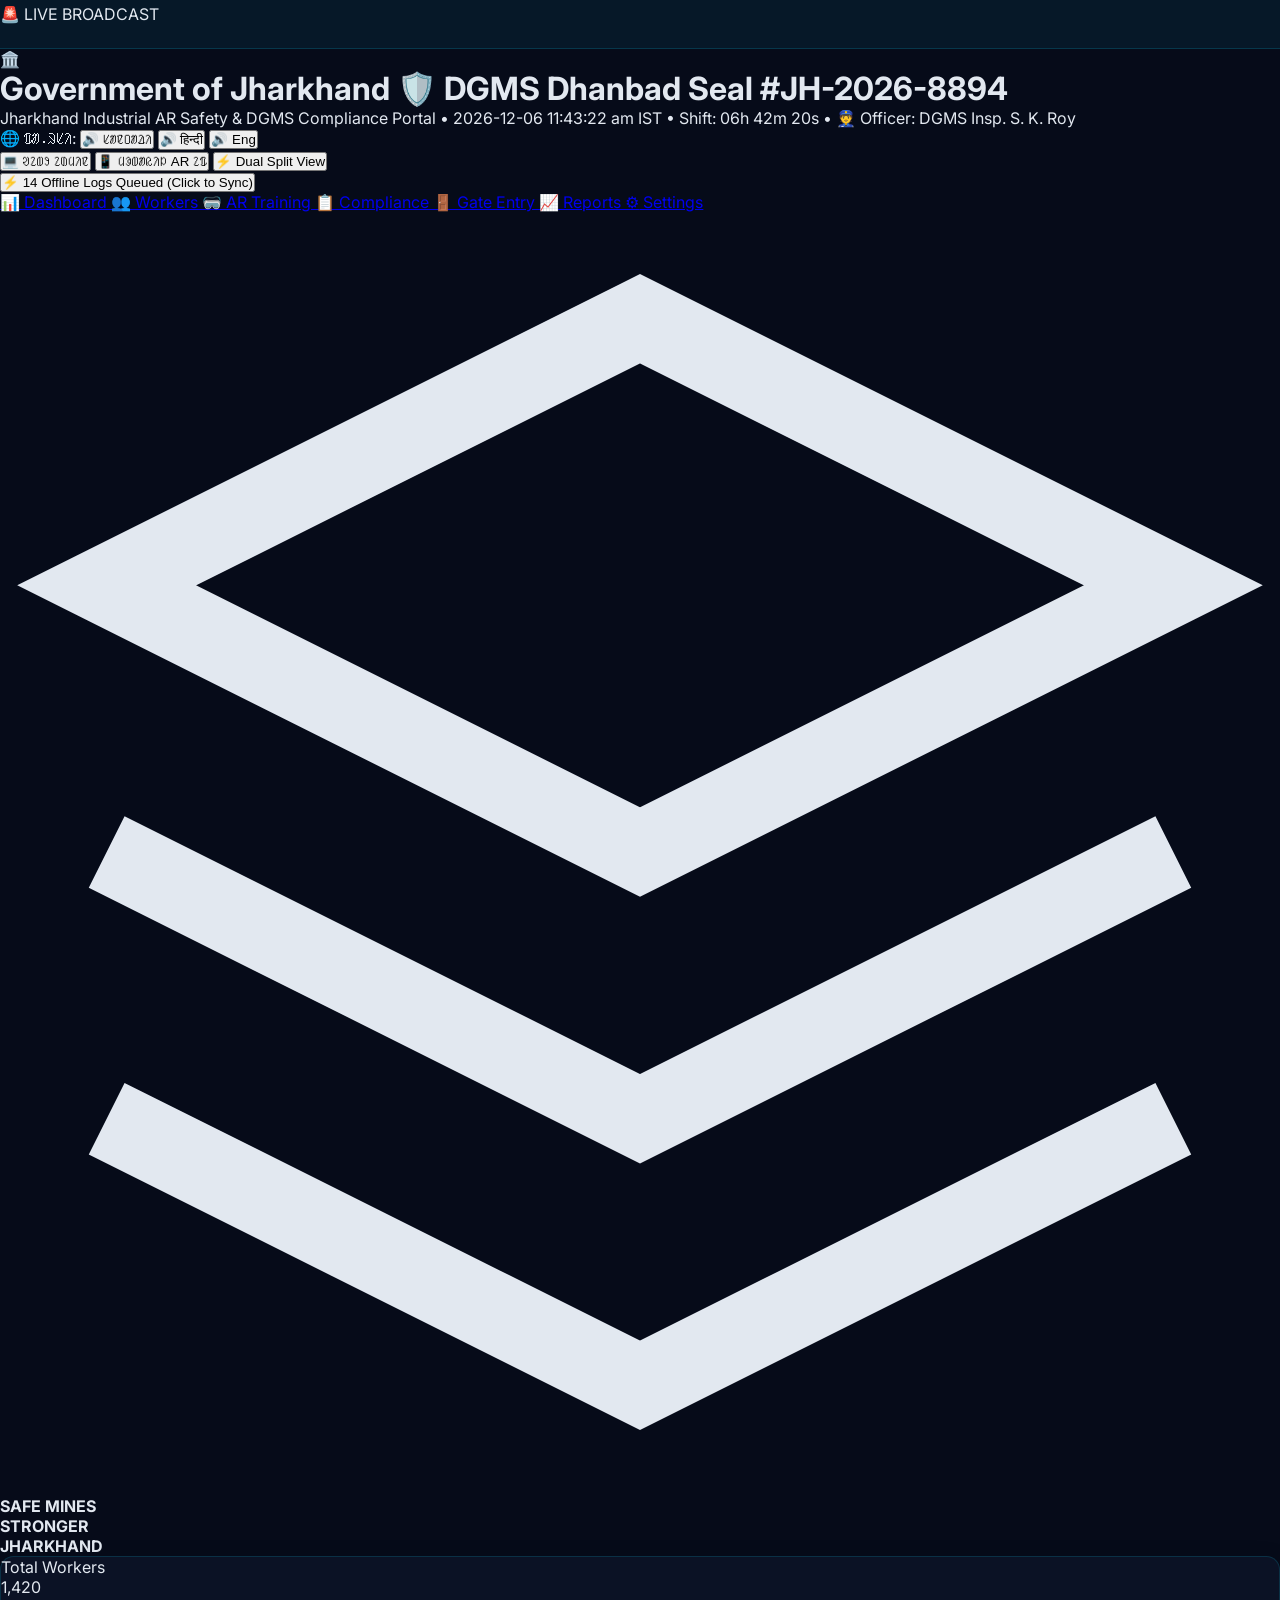
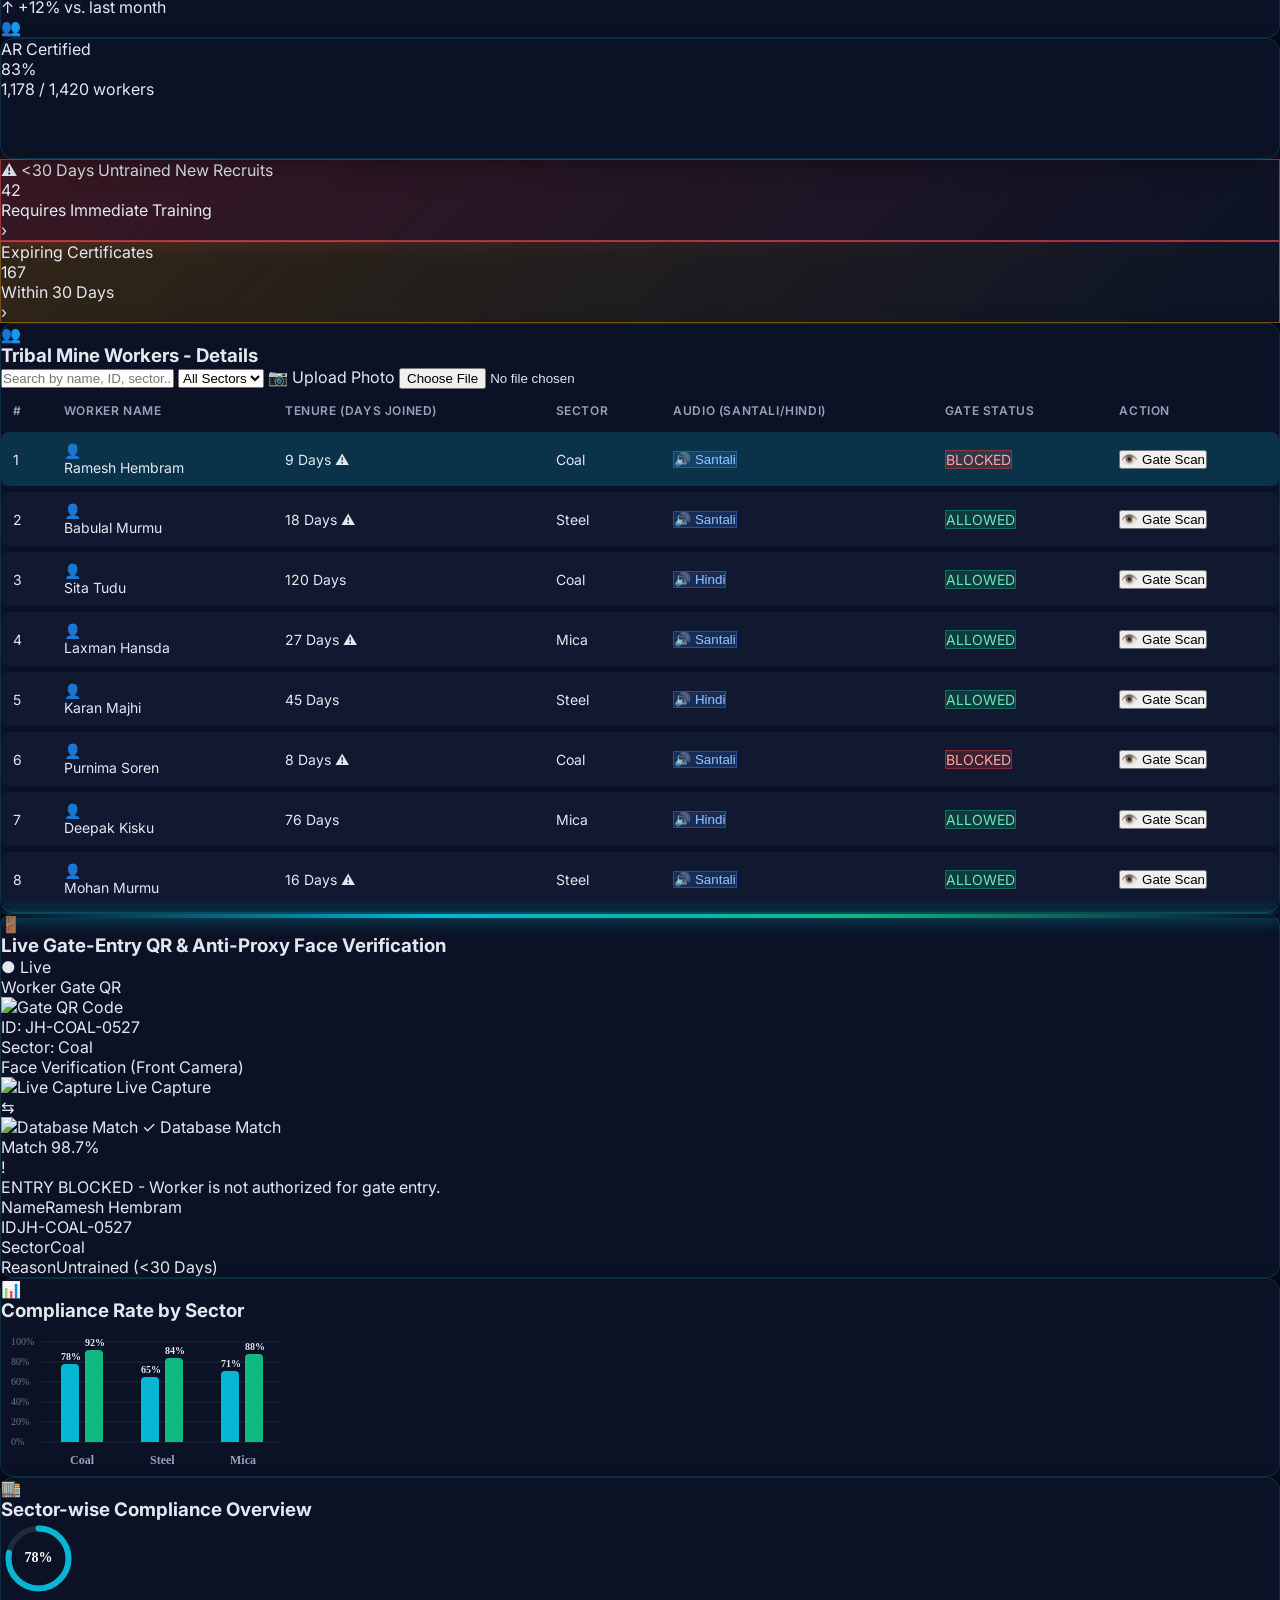
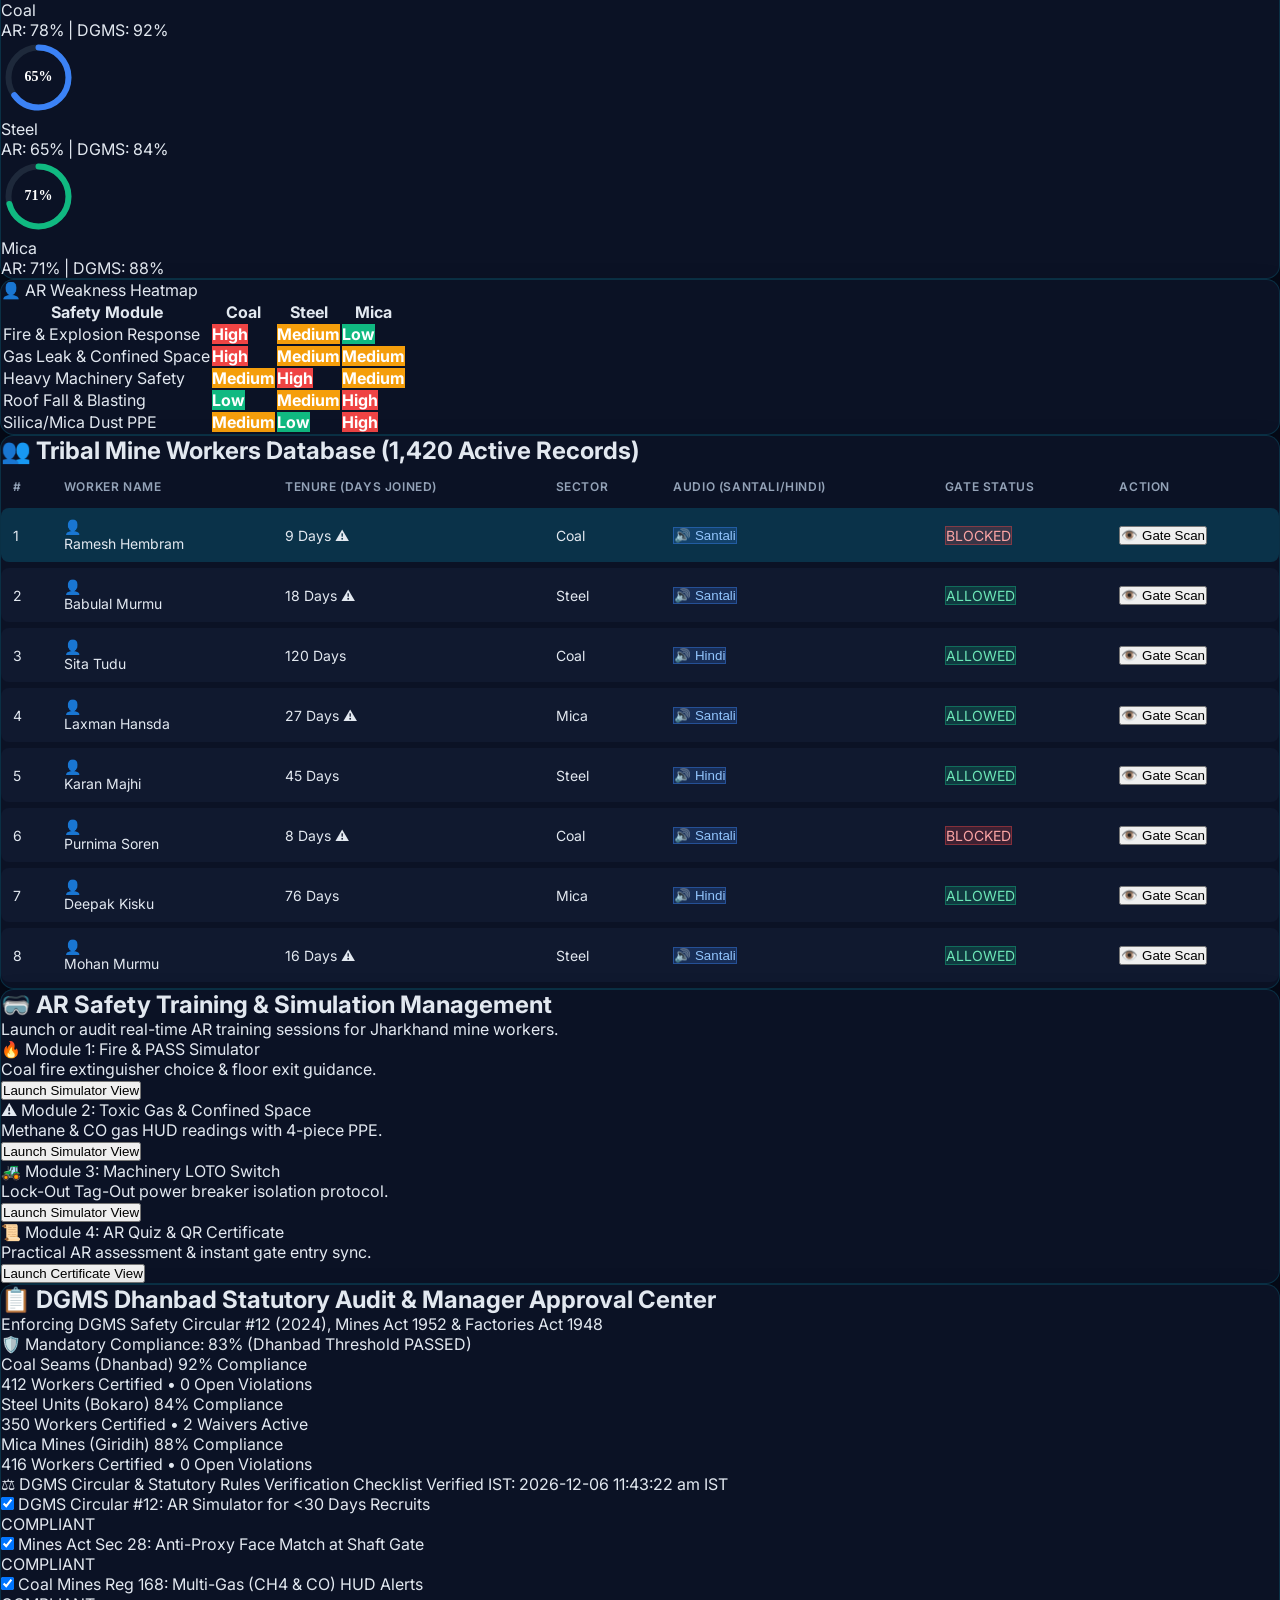
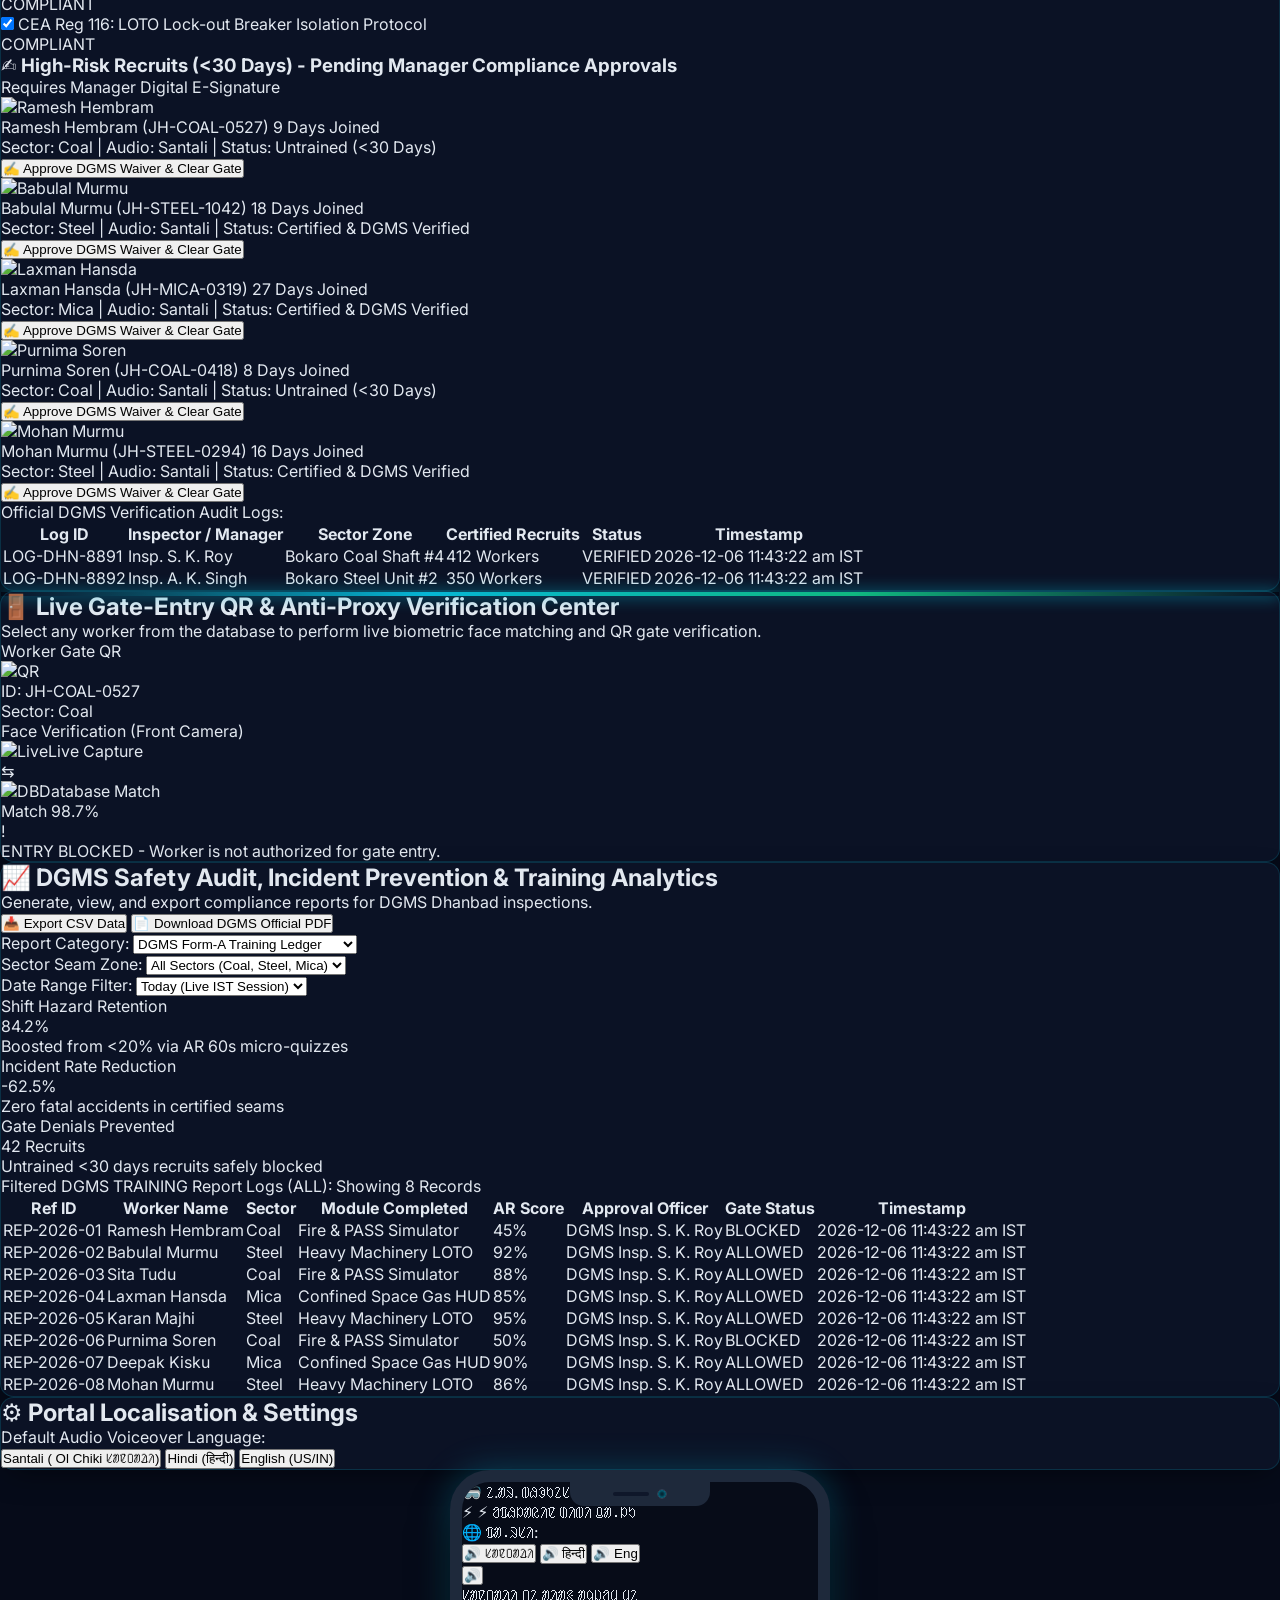
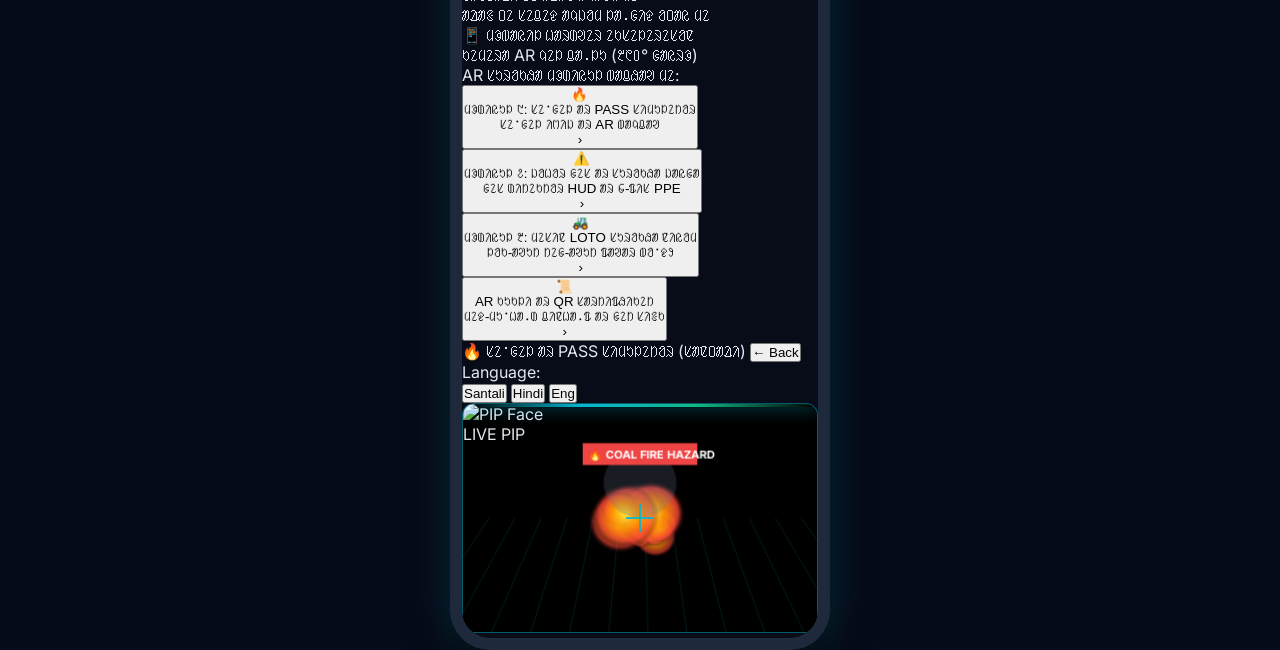
==== commit e52dc06d: "Add full 3-language 1-tap UI localization (Santali, Hindi, English) and fix native Android TTS voice" ====
--- a/android-project/app/src/main/assets/index.html
+++ b/android-project/app/src/main/assets/index.html
@@ -48,23 +48,40 @@
       </div>
     </div>
 
-    <!-- Mode Switcher Buttons -->
-    <div class="flex items-center bg-slate-900/90 p-1 rounded-xl border border-slate-700/80 shadow-inner gap-1">
-      <button id="btn-view-admin" onclick="setViewMode('admin')" class="px-3.5 py-1.5 rounded-lg text-xs font-bold bg-cyan-600 text-white flex items-center gap-1.5 transition-all shadow-sm">
-        <span>💻</span> Web Admin Dashboard
-      </button>
-      <button id="btn-view-mobile" onclick="setViewMode('mobile')" class="px-3.5 py-1.5 rounded-lg text-xs font-bold text-slate-300 hover:text-white flex items-center gap-1.5 transition-all">
-        <span>📱</span> Mobile AR Simulator App
-      </button>
-      <button id="btn-view-split" onclick="setViewMode('split')" class="px-3.5 py-1.5 rounded-lg text-xs font-bold text-slate-300 hover:text-white flex items-center gap-1.5 transition-all">
-        <span>⚡</span> Dual Split View Demo
-      </button>
+    <!-- Language Switcher & Mode Switcher Buttons -->
+    <div class="flex items-center gap-2 flex-wrap">
+      <!-- 1-Tap Language Toggle Bar -->
+      <div class="flex items-center bg-slate-900/90 p-1 rounded-xl border border-cyan-500/40 shadow-inner gap-1">
+        <span class="text-[10px] font-bold text-slate-400 px-2 flex items-center gap-1">🌐 <span id="header-lang-label">Lang:</span></span>
+        <button onclick="selectLanguage('Santali')" class="btn-lang-santali px-2.5 py-1 rounded-lg text-xs font-bold transition-all flex items-center gap-1 bg-cyan-600 text-white shadow-sm border border-cyan-400">
+          <span>🔊</span> ᱥᱟᱱᱛᱟᱲᱤ
+        </button>
+        <button onclick="selectLanguage('Hindi')" class="btn-lang-hindi px-2.5 py-1 rounded-lg text-xs font-bold transition-all flex items-center gap-1 bg-slate-800 text-slate-300 hover:text-white border border-slate-700">
+          <span>🔊</span> हिन्दी
+        </button>
+        <button onclick="selectLanguage('English')" class="btn-lang-english px-2.5 py-1 rounded-lg text-xs font-bold transition-all flex items-center gap-1 bg-slate-800 text-slate-300 hover:text-white border border-slate-700">
+          <span>🔊</span> Eng
+        </button>
+      </div>
+
+      <!-- Mode Switcher Buttons -->
+      <div class="flex items-center bg-slate-900/90 p-1 rounded-xl border border-slate-700/80 shadow-inner gap-1">
+        <button id="btn-view-admin" onclick="setViewMode('admin')" class="px-3 py-1.5 rounded-lg text-xs font-bold bg-cyan-600 text-white flex items-center gap-1.5 transition-all shadow-sm">
+          <span>💻</span> <span id="btn-lbl-admin">Web Admin</span>
+        </button>
+        <button id="btn-view-mobile" onclick="setViewMode('mobile')" class="px-3 py-1.5 rounded-lg text-xs font-bold text-slate-300 hover:text-white flex items-center gap-1.5 transition-all">
+          <span>📱</span> <span id="btn-lbl-mobile">Mobile AR App</span>
+        </button>
+        <button id="btn-view-split" onclick="setViewMode('split')" class="px-3 py-1.5 rounded-lg text-xs font-bold text-slate-300 hover:text-white flex items-center gap-1.5 transition-all">
+          <span>⚡</span> <span id="btn-lbl-split">Dual Split View</span>
+        </button>
+      </div>
     </div>
 
     <!-- Interactive Cloud Offline Sync Badge -->
     <div class="flex items-center gap-4">
       <button id="offline-sync-badge" onclick="triggerOfflineCloudSync()" class="px-2.5 py-1 rounded-full text-[10px] font-bold bg-cyan-950 text-cyan-300 border border-cyan-500/40 flex items-center gap-1 cursor-pointer shadow hover:bg-cyan-900">
-        ⚡ 14 Offline Logs Queued (Click to Sync)
+        ⚡ <span id="lbl-offline-sync">14 Offline Logs Queued (Click to Sync)</span>
       </button>
     </div>
   </header>
@@ -630,66 +647,68 @@
 
         <div class="pt-8 px-4 pb-2.5 bg-[#0d1527] border-b border-slate-800 flex items-center justify-between text-xs flex-shrink-0">
           <div class="flex items-center gap-1.5 font-bold text-cyan-400">
-            <span>🥽</span> AR Vocational Simulator
+            <span>🥽</span> <span id="mobile-app-title">AR Vocational Simulator</span>
           </div>
           <div class="flex items-center gap-1.5">
             <span class="px-2 py-0.5 rounded-full text-[10px] bg-emerald-950 text-emerald-400 border border-emerald-500/40">
-              ⚡ Offline DB Active
+              ⚡ <span id="mobile-offline-badge">Offline DB Active</span>
             </span>
+          </div>
+        </div>
+
+        <!-- STICKY GLOBAL 1-TAP 3-LANGUAGE SELECTOR (Always Visible on Every Screen) -->
+        <div class="sticky top-0 z-40 bg-[#070e22] border-b-2 border-cyan-500/60 px-3 py-2 flex items-center justify-between shadow-lg">
+          <div class="text-[11px] font-black text-cyan-300 flex items-center gap-1 shrink-0">
+            <span class="animate-pulse">🌐</span> <span id="lbl-select-lang">Language:</span>
+          </div>
+          <div class="flex items-center gap-1.5">
+            <button onclick="selectLanguage('Santali')" class="btn-lang-santali px-3 py-1.5 rounded-lg text-xs font-black transition-all flex items-center gap-1 bg-cyan-600 text-white shadow-md border border-cyan-300 scale-105">
+              <span>🔊</span> ᱥᱟᱱᱛᱟᱲᱤ
+            </button>
+            <button onclick="selectLanguage('Hindi')" class="btn-lang-hindi px-3 py-1.5 rounded-lg text-xs font-black transition-all flex items-center gap-1 bg-slate-800 text-slate-300 hover:text-white border border-slate-700">
+              <span>🔊</span> हिन्दी
+            </button>
+            <button onclick="selectLanguage('English')" class="btn-lang-english px-3 py-1.5 rounded-lg text-xs font-black transition-all flex items-center gap-1 bg-slate-800 text-slate-300 hover:text-white border border-slate-700">
+              <span>🔊</span> Eng
+            </button>
           </div>
         </div>
 
         <div class="flex-1 overflow-y-auto p-3.5 space-y-4">
           <div id="tab-onboarding" class="space-y-4">
-            
-            <!-- Language Selector with Santali, Hindi, English Toggles -->
-            <div class="p-3 rounded-xl bg-slate-900 border border-slate-800 space-y-2">
-              <div class="text-xs font-bold text-slate-300 flex items-center justify-between">
-                <span>🌐 Choose Voice Language</span>
-                <span class="text-[10px] text-cyan-400">Audio Guided</span>
-              </div>
-              <div class="grid grid-cols-3 gap-1">
-                <button onclick="selectLanguage('Santali')" class="btn-lang-santali px-2 py-1.5 rounded-lg text-xs font-bold bg-cyan-600 text-white flex items-center justify-center gap-1 shadow">
-                  <span>🔊</span> Santali
-                </button>
-                <button onclick="selectLanguage('Hindi')" class="btn-lang-hindi px-2 py-1.5 rounded-lg text-xs font-bold bg-slate-800 text-slate-400 flex items-center justify-center gap-1">
-                  <span>🔊</span> Hindi
-                </button>
-                <button onclick="selectLanguage('English')" class="btn-lang-english px-2 py-1.5 rounded-lg text-xs font-bold bg-slate-800 text-slate-400 flex items-center justify-center gap-1">
-                  <span>🔊</span> English
-                </button>
-              </div>
-            </div>
-
-            <div class="p-3 rounded-xl bg-cyan-950/60 border border-cyan-500/40 flex items-center gap-3">
-              <button onclick="playAudioPrompt(currentLanguage, 'speak')" class="w-10 h-10 rounded-full bg-cyan-600 text-white flex items-center justify-center font-bold text-lg shrink-0 shadow-lg hover:bg-cyan-500">
+
+            <!-- Primary Voice Guidance Card -->
+            <div class="p-3 rounded-xl bg-cyan-950/70 border border-cyan-400/50 flex items-center gap-3 shadow-md">
+              <button onclick="playAudioPrompt(currentLanguage, 'speak')" class="w-11 h-11 rounded-full bg-cyan-500 hover:bg-cyan-400 text-slate-950 flex items-center justify-center font-bold text-xl shrink-0 shadow-lg transition-transform active:scale-95">
                 🔊
               </button>
               <div class="text-xs text-cyan-200 flex-1">
-                <div id="audio-prompt-text" class="font-bold flex items-center gap-2">
+                <div id="audio-prompt-title" class="font-extrabold flex items-center gap-2 text-white">
                   Listen to Santali / Hindi / English Audio
                 </div>
-                <div class="text-[10px] text-cyan-400">Tap to play voice guidance for tribal recruits</div>
-              </div>
-            </div>
-
+                <div id="audio-prompt-sub" class="text-[10px] text-cyan-300 mt-0.5">Tap to play voice guidance for tribal recruits</div>
+              </div>
+            </div>
+
+            <!-- Hardware acceleration card -->
             <div class="p-3 rounded-xl bg-slate-900 border border-slate-800 space-y-1">
-              <div class="text-xs font-bold text-slate-300">📱 Mid-Range Hardware Acceleration</div>
+              <div id="hw-accel-title" class="text-xs font-bold text-slate-300">📱 Mid-Range Hardware Acceleration</div>
               <div class="flex items-center justify-between text-[11px] text-slate-400">
-                <span>Camera AR Viewport</span>
-                <span class="text-emerald-400 font-bold">Active (Gyroscope 360° Fallback)</span>
-              </div>
-            </div>
-
+                <span id="hw-accel-lbl">Camera AR Viewport</span>
+                <span id="hw-accel-status" class="text-emerald-400 font-bold">Active (Gyroscope 360° Fallback)</span>
+              </div>
+            </div>
+
+            <!-- Module list -->
             <div class="space-y-2">
-              <div class="text-xs font-bold text-slate-300">Select AR Vocational Safety Module:</div>
+              <div id="select-module-title" class="text-xs font-bold text-slate-200">Select AR Vocational Safety Module:</div>
               
               <button onclick="switchMobileTab('tab-fire')" class="w-full p-3 rounded-xl bg-gradient-to-r from-red-950 to-slate-900 border border-red-500/40 flex items-center justify-between text-left hover:border-red-400 transition-all">
                 <div class="flex items-center gap-3">
                   <div class="w-10 h-10 rounded-lg bg-red-600/30 flex items-center justify-center text-red-400 text-xl font-bold">🔥</div>
                   <div>
-                    <div class="text-xs font-bold text-white">Module 1: Fire & PASS Simulator</div>
-                    <div class="text-[10px] text-slate-400">Extinguisher Choice & AR Evacuation</div>
+                    <div id="mod-1-title" class="text-xs font-bold text-white">Module 1: Fire & PASS Simulator</div>
+                    <div id="mod-1-sub" class="text-[10px] text-slate-400">Extinguisher Choice & AR Evacuation</div>
                   </div>
                 </div>
                 <span class="text-slate-400 text-sm">›</span>
@@ -699,8 +718,8 @@
                 <div class="flex items-center gap-3">
                   <div class="w-10 h-10 rounded-lg bg-amber-600/30 flex items-center justify-center text-amber-400 text-xl font-bold">⚠️</div>
                   <div>
-                    <div class="text-xs font-bold text-white">Module 2: Gas Leak & Confined Space</div>
-                    <div class="text-[10px] text-slate-400">Multi-Gas Detector HUD & 4-Piece PPE</div>
+                    <div id="mod-2-title" class="text-xs font-bold text-white">Module 2: Gas Leak & Confined Space</div>
+                    <div id="mod-2-sub" class="text-[10px] text-slate-400">Multi-Gas Detector HUD & 4-Piece PPE</div>
                   </div>
                 </div>
                 <span class="text-slate-400 text-sm">›</span>
@@ -710,8 +729,8 @@
                 <div class="flex items-center gap-3">
                   <div class="w-10 h-10 rounded-lg bg-blue-600/30 flex items-center justify-center text-blue-400 text-xl font-bold">🚜</div>
                   <div>
-                    <div class="text-xs font-bold text-white">Module 3: Machinery LOTO Protocol</div>
-                    <div class="text-[10px] text-slate-400">Lock-Out Tag-Out Breaker Isolation</div>
+                    <div id="mod-3-title" class="text-xs font-bold text-white">Module 3: Machinery LOTO Protocol</div>
+                    <div id="mod-3-sub" class="text-[10px] text-slate-400">Lock-Out Tag-Out Breaker Isolation</div>
                   </div>
                 </div>
                 <span class="text-slate-400 text-sm">›</span>
@@ -721,8 +740,8 @@
                 <div class="flex items-center gap-3">
                   <div class="w-10 h-10 rounded-lg bg-emerald-600/30 flex items-center justify-center text-emerald-400 text-xl font-bold">📜</div>
                   <div>
-                    <div class="text-xs font-bold text-white">AR Quiz & QR Certificate Generator</div>
-                    <div class="text-[10px] text-slate-400">Anti-Proxy Face Match & Gate Sync</div>
+                    <div id="mod-cert-title" class="text-xs font-bold text-white">AR Quiz & QR Certificate Generator</div>
+                    <div id="mod-cert-sub" class="text-[10px] text-slate-400">Anti-Proxy Face Match & Gate Sync</div>
                   </div>
                 </div>
                 <span class="text-slate-400 text-sm">›</span>
@@ -761,12 +780,12 @@
             </div>
 
             <div class="space-y-2">
-              <div class="text-[11px] font-bold text-slate-300">1. Select Extinguisher Type:</div>
+              <div id="lbl-ext-title" class="text-[11px] font-bold text-slate-300">1. Select Extinguisher Type:</div>
               <div class="grid grid-cols-4 gap-1">
-                <button onclick="selectExtinguisher('Water')" class="p-2 rounded bg-slate-800 text-slate-300 hover:bg-slate-700 text-xs font-bold text-center">🚰 Water</button>
-                <button onclick="selectExtinguisher('Foam')" class="p-2 rounded bg-slate-800 text-slate-300 hover:bg-slate-700 text-xs font-bold text-center">🧼 Foam</button>
-                <button onclick="selectExtinguisher('CO2')" class="p-2 rounded bg-cyan-600 text-white hover:bg-cyan-500 text-xs font-bold text-center">🧯 CO2</button>
-                <button onclick="selectExtinguisher('Powder')" class="p-2 rounded bg-slate-800 text-slate-300 hover:bg-slate-700 text-xs font-bold text-center">💨 Powder</button>
+                <button id="btn-ext-water" onclick="selectExtinguisher('Water')" class="p-2 rounded bg-slate-800 text-slate-300 hover:bg-slate-700 text-xs font-bold text-center">🚰 Water</button>
+                <button id="btn-ext-foam" onclick="selectExtinguisher('Foam')" class="p-2 rounded bg-slate-800 text-slate-300 hover:bg-slate-700 text-xs font-bold text-center">🧼 Foam</button>
+                <button id="btn-ext-co2" onclick="selectExtinguisher('CO2')" class="p-2 rounded bg-cyan-600 text-white hover:bg-cyan-500 text-xs font-bold text-center">🧯 CO2</button>
+                <button id="btn-ext-powder" onclick="selectExtinguisher('Powder')" class="p-2 rounded bg-slate-800 text-slate-300 hover:bg-slate-700 text-xs font-bold text-center">💨 Powder</button>
               </div>
 
               <div id="fire-ext-status" class="p-2 rounded bg-slate-900 border border-slate-800 text-slate-400 text-xs text-center font-medium">
@@ -775,7 +794,7 @@
             </div>
 
             <div class="space-y-2">
-              <div class="text-[11px] font-bold text-slate-300">2. PASS Technique Sequence:</div>
+              <div id="fire-pass-title" class="text-[11px] font-bold text-slate-300">2. PASS Technique Sequence:</div>
               <div class="flex gap-1">
                 <button id="pass-p" onclick="advancePASS(1)" class="p-2 rounded bg-slate-800 text-slate-400 text-xs font-bold text-center flex-1">1. PULL</button>
                 <button id="pass-a" onclick="advancePASS(2)" class="p-2 rounded bg-slate-800 text-slate-400 text-xs font-bold text-center flex-1">2. AIM</button>
@@ -796,21 +815,12 @@
               <button onclick="switchMobileTab('tab-onboarding')" class="text-xs text-slate-400 hover:text-white">← Back</button>
             </div>
 
-            <div class="flex items-center justify-between bg-slate-900 p-2 rounded-lg border border-slate-800 text-[10px]">
-              <span class="text-slate-400">Language:</span>
-              <div class="flex gap-1">
-                <button onclick="selectLanguage('Santali')" class="btn-lang-santali px-2 py-0.5 rounded bg-cyan-600 text-white font-bold">Santali</button>
-                <button onclick="selectLanguage('Hindi')" class="btn-lang-hindi px-2 py-0.5 rounded bg-slate-800 text-slate-400 font-bold">Hindi</button>
-                <button onclick="selectLanguage('English')" class="btn-lang-english px-2 py-0.5 rounded bg-slate-800 text-slate-400 font-bold">Eng</button>
-              </div>
-            </div>
-
             <div class="mobile-ar-viewport flex items-center justify-center">
               <video class="mobile-ar-video-bg" autoplay playsinline muted></video>
               <canvas id="arGasCanvas" width="340" height="230" class="mobile-ar-canvas"></canvas>
 
               <div class="z-20 bg-slate-950/90 p-3 rounded-xl border border-amber-500 text-center space-y-1 shadow-2xl">
-                <div class="text-[10px] font-bold text-amber-400 tracking-wider">MULTI-GAS DETECTOR HUD</div>
+                <div id="lbl-gas-hud-title" class="text-[10px] font-bold text-amber-400 tracking-wider">MULTI-GAS DETECTOR HUD</div>
                 <div class="flex items-center gap-4 text-xs font-mono">
                   <div>
                     <span class="text-slate-400 block text-[9px]">CH4 (Methane)</span>
@@ -821,27 +831,27 @@
                     <span id="gas-co-val" class="text-amber-400 font-extrabold text-sm">65 PPM</span>
                   </div>
                 </div>
-                <div class="text-[9px] text-red-400 font-bold animate-pulse">⚠️ WARNING: HIGH GAS LEVEL DETECTED</div>
+                <div id="lbl-gas-warning" class="text-[9px] text-red-400 font-bold animate-pulse">⚠️ WARNING: HIGH GAS LEVEL DETECTED</div>
               </div>
             </div>
 
             <div class="space-y-2">
-              <div class="text-[11px] font-bold text-slate-300">Required 3D PPE Kit Verification:</div>
+              <div id="lbl-ppe-title" class="text-[11px] font-bold text-slate-300">Required 3D PPE Kit Verification:</div>
               <div class="grid grid-cols-2 gap-2">
                 <button id="ppe-btn-helmet" onclick="togglePPE('helmet')" class="p-2 rounded-lg bg-slate-800 text-slate-300 font-medium text-xs flex items-center justify-between">
-                  <span>🪖 Mining Helmet</span>
+                  <span id="txt-ppe-helmet">🪖 Mining Helmet</span>
                   <span>Select</span>
                 </button>
                 <button id="ppe-btn-harness" onclick="togglePPE('harness')" class="p-2 rounded-lg bg-slate-800 text-slate-300 font-medium text-xs flex items-center justify-between">
-                  <span>🦺 Safety Harness</span>
+                  <span id="txt-ppe-harness">🦺 Safety Harness</span>
                   <span>Select</span>
                 </button>
                 <button id="ppe-btn-mask" onclick="togglePPE('mask')" class="p-2 rounded-lg bg-slate-800 text-slate-300 font-medium text-xs flex items-center justify-between">
-                  <span>😷 Gas Rescuer Mask</span>
+                  <span id="txt-ppe-mask">😷 Gas Rescuer Mask</span>
                   <span>Select</span>
                 </button>
                 <button id="ppe-btn-detector" onclick="togglePPE('detector')" class="p-2 rounded-lg bg-slate-800 text-slate-300 font-medium text-xs flex items-center justify-between">
-                  <span>📟 Gas Detector</span>
+                  <span id="txt-ppe-detector">📟 Gas Detector</span>
                   <span>Select</span>
                 </button>
               </div>
@@ -858,21 +868,11 @@
               <button onclick="switchMobileTab('tab-onboarding')" class="text-xs text-slate-400 hover:text-white">← Back</button>
             </div>
 
-            <!-- In-Module Quick Language Selector -->
-            <div class="flex items-center justify-between bg-slate-900 p-2 rounded-lg border border-slate-800 text-[10px]">
-              <span class="text-slate-400">Language:</span>
-              <div class="flex gap-1">
-                <button onclick="selectLanguage('Santali')" class="btn-lang-santali px-2 py-0.5 rounded bg-cyan-600 text-white font-bold">Santali</button>
-                <button onclick="selectLanguage('Hindi')" class="btn-lang-hindi px-2 py-0.5 rounded bg-slate-800 text-slate-400 font-bold">Hindi</button>
-                <button onclick="selectLanguage('English')" class="btn-lang-english px-2 py-0.5 rounded bg-slate-800 text-slate-400 font-bold">Eng</button>
-              </div>
-            </div>
-
             <div class="mobile-ar-viewport flex items-center justify-center p-3">
               <video class="mobile-ar-video-bg" autoplay playsinline muted></video>
               <div class="z-20 bg-slate-950/90 p-4 rounded-xl border border-blue-500 text-center space-y-2">
-                <div class="text-xs font-bold text-blue-400">Lock-Out Tag-Out (LOTO) Breaker Isolation</div>
-                <p class="text-[10px] text-slate-300">Isolate power before entering dumper or conveyor belt maintenance area.</p>
+                <div id="loto-card-title" class="text-xs font-bold text-blue-400">Lock-Out Tag-Out (LOTO) Breaker Isolation</div>
+                <p id="loto-card-desc" class="text-[10px] text-slate-300">Isolate power before entering dumper or conveyor belt maintenance area.</p>
                 
                 <button id="btn-loto-switch" onclick="toggleLOTO()" class="w-full py-2.5 rounded-xl bg-red-600 hover:bg-red-500 text-white font-extrabold text-xs shadow-lg transition-all">
                   🔓 Main Power ON (Click to Lock Out)
@@ -886,37 +886,27 @@
           </div>
 
           <div id="tab-cert" class="hidden space-y-4">
-            <!-- In-Module Quick Language Selector -->
-            <div class="flex items-center justify-between bg-slate-900 p-2 rounded-lg border border-slate-800 text-[10px]">
-              <span class="text-slate-400 font-bold">🌐 Language:</span>
-              <div class="flex gap-1">
-                <button onclick="selectLanguage('Santali')" class="btn-lang-santali px-2 py-0.5 rounded bg-cyan-600 text-white font-bold">Santali ᱥᱟᱱᱛᱟᱲᱤ</button>
-                <button onclick="selectLanguage('Hindi')" class="btn-lang-hindi px-2 py-0.5 rounded bg-slate-800 text-slate-400 font-bold">Hindi हिन्दी</button>
-                <button onclick="selectLanguage('English')" class="btn-lang-english px-2 py-0.5 rounded bg-slate-800 text-slate-400 font-bold">Eng</button>
-              </div>
-            </div>
-
             <!-- Practical Competency Prerequisites Bar -->
             <div class="p-3 rounded-xl bg-slate-900 border border-slate-800 space-y-2">
               <div class="flex items-center justify-between text-xs font-bold text-white">
-                <span class="flex items-center gap-1.5"><span>📋</span> DGMS Vocational Competency Status</span>
+                <span class="flex items-center gap-1.5"><span>📋</span> <span id="exam-status-title">DGMS Vocational Competency Status</span></span>
                 <span id="exam-overall-status" class="px-2 py-0.5 rounded text-[9px] bg-amber-950 text-amber-400 border border-amber-500/40">In Progress</span>
               </div>
               <div class="grid grid-cols-4 gap-1 text-[9px] text-center font-bold">
-                <div id="badge-prereq-fire" class="p-1.5 rounded bg-emerald-950 text-emerald-400 border border-emerald-500/30">🔥 Fire PASS<br>✓ Validated</div>
-                <div id="badge-prereq-gas" class="p-1.5 rounded bg-emerald-950 text-emerald-400 border border-emerald-500/30">⚠️ Gas & PPE<br>✓ Validated</div>
-                <div id="badge-prereq-loto" class="p-1.5 rounded bg-emerald-950 text-emerald-400 border border-emerald-500/30">🚜 LOTO Switch<br>✓ Validated</div>
-                <div id="badge-prereq-exam" class="p-1.5 rounded bg-cyan-950 text-cyan-400 border border-cyan-500/30">🎯 Assessment<br><span id="exam-score-label">Pending</span></div>
+                <div id="badge-prereq-fire" class="p-1.5 rounded bg-emerald-950 text-emerald-400 border border-emerald-500/30">🔥 <span id="badge-txt-fire">Fire PASS</span><br>✓ Validated</div>
+                <div id="badge-prereq-gas" class="p-1.5 rounded bg-emerald-950 text-emerald-400 border border-emerald-500/30">⚠️ <span id="badge-txt-gas">Gas & PPE</span><br>✓ Validated</div>
+                <div id="badge-prereq-loto" class="p-1.5 rounded bg-emerald-950 text-emerald-400 border border-emerald-500/30">🚜 <span id="badge-txt-loto">LOTO Switch</span><br>✓ Validated</div>
+                <div id="badge-prereq-exam" class="p-1.5 rounded bg-cyan-950 text-cyan-400 border border-cyan-500/30">🎯 <span id="badge-txt-exam">Assessment</span><br><span id="exam-score-label">Pending</span></div>
               </div>
             </div>
 
             <!-- STAGE 1: 3D Mine Hazard Perception Scan -->
             <div class="p-3 rounded-xl bg-slate-900 border border-slate-800 space-y-2">
               <div class="flex items-center justify-between text-xs font-bold text-white">
-                <span>🎯 Phase 1: 3D Mine Hazard Perception Scan</span>
+                <span id="phase-1-title">🎯 Phase 1: 3D Mine Hazard Perception Scan</span>
                 <span id="hazards-spotted-count" class="text-cyan-400 font-mono font-bold">0 / 4 Identified</span>
               </div>
-              <p class="text-[10px] text-slate-400">Identify all 4 critical hazards in the Dhanbad Coal Seam viewport:</p>
+              <p id="phase-1-desc" class="text-[10px] text-slate-400">Identify all 4 critical hazards in the Dhanbad Coal Seam viewport:</p>
               
               <div class="relative h-32 bg-slate-950 rounded-lg overflow-hidden border border-slate-800">
                 <div class="absolute inset-0 opacity-40 bg-[radial-gradient(#1e293b_1px,transparent_1px)] [background-size:16px_16px]"></div>
@@ -939,13 +929,13 @@
             <!-- STAGE 2: DGMS Statutory Scenario Examination -->
             <div class="p-3 rounded-xl bg-slate-900 border border-slate-800 space-y-3">
               <div class="flex items-center justify-between text-xs font-bold text-white border-b border-slate-800 pb-2">
-                <span>📝 Phase 2: DGMS Statutory Scenario Questions</span>
-                <span class="text-[10px] text-cyan-400 font-mono">Pass: ≥80% Required</span>
+                <span id="phase-2-title">📝 Phase 2: DGMS Statutory Scenario Questions</span>
+                <span id="phase-2-pass-thresh" class="text-[10px] text-cyan-400 font-mono">Pass: ≥80% Required</span>
               </div>
 
               <!-- Question 1 -->
               <div class="space-y-1.5 text-[11px]">
-                <div class="font-bold text-slate-200">1. Which extinguisher is strictly PROHIBITED on electrical fires in coal seams?</div>
+                <div id="q1-title" class="font-bold text-slate-200">1. Which extinguisher is strictly PROHIBITED on electrical fires in coal seams?</div>
                 <div class="grid grid-cols-3 gap-1 text-[10px]">
                   <button id="q1-opt-a" onclick="answerExam(1, 'A', true)" class="p-2 rounded bg-slate-800 hover:bg-slate-700 text-slate-200 font-bold border border-slate-700">🚰 Water Jet (Fatal Shock)</button>
                   <button id="q1-opt-b" onclick="answerExam(1, 'B', false)" class="p-2 rounded bg-slate-800 hover:bg-slate-700 text-slate-300 border border-slate-700">🧯 CO2 Gas</button>
@@ -956,7 +946,7 @@
 
               <!-- Question 2 -->
               <div class="space-y-1.5 text-[11px] pt-2 border-t border-slate-800">
-                <div class="font-bold text-slate-200">2. If your Multi-Gas HUD alerts Methane (CH4) &gt; 2.0%, what is your immediate statutory action?</div>
+                <div id="q2-title" class="font-bold text-slate-200">2. If your Multi-Gas HUD alerts Methane (CH4) &gt; 2.0%, what is your immediate statutory action?</div>
                 <div class="grid grid-cols-2 gap-1 text-[10px]">
                   <button id="q2-opt-a" onclick="answerExam(2, 'A', false)" class="p-2 rounded bg-slate-800 hover:bg-slate-700 text-slate-300 border border-slate-700">Continue with fan</button>
                   <button id="q2-opt-b" onclick="answerExam(2, 'B', true)" class="p-2 rounded bg-slate-800 hover:bg-slate-700 text-slate-200 font-bold border border-slate-700">🚨 Evacuate upwind & alert Overman</button>
@@ -966,7 +956,7 @@
 
               <!-- Question 3 -->
               <div class="space-y-1.5 text-[11px] pt-2 border-t border-slate-800">
-                <div class="font-bold text-slate-200">3. Under CEA Rule 116, what must be done before cleaning coal conveyor rollers?</div>
+                <div id="q3-title" class="font-bold text-slate-200">3. Under CEA Rule 116, what must be done before cleaning coal conveyor rollers?</div>
                 <div class="grid grid-cols-2 gap-1 text-[10px]">
                   <button id="q3-opt-a" onclick="answerExam(3, 'A', true)" class="p-2 rounded bg-slate-800 hover:bg-slate-700 text-slate-200 font-bold border border-slate-700">🔒 Isolate Breaker & Apply LOTO Padlock</button>
                   <button id="q3-opt-b" onclick="answerExam(3, 'B', false)" class="p-2 rounded bg-slate-800 hover:bg-slate-700 text-slate-300 border border-slate-700">Just inform buddy worker</button>
@@ -977,9 +967,9 @@
               <!-- Overall Score Summary Box -->
               <div class="p-2.5 rounded-lg bg-slate-950 border border-slate-800 flex items-center justify-between">
                 <div>
-                  <span class="text-[10px] text-slate-400 block">Candidate Competency Score:</span>
+                  <span id="lbl-cand-score" class="text-[10px] text-slate-400 block">Candidate Competency Score:</span>
                   <span id="exam-total-score" class="text-base font-extrabold text-amber-400">0%</span>
-                  <span class="text-[9px] text-slate-500 ml-1">(Threshold: 80%)</span>
+                  <span id="lbl-score-thresh" class="text-[9px] text-slate-500 ml-1">(Threshold: 80%)</span>
                 </div>
                 <button id="btn-submit-exam" onclick="evaluateFullAssessment()" class="px-4 py-2 rounded-lg bg-cyan-600 hover:bg-cyan-500 text-white font-extrabold text-xs shadow transition-all">
                   Submit Assessment
@@ -991,14 +981,14 @@
             <div id="certificate-container" class="p-4 rounded-xl bg-gradient-to-b from-slate-900 to-[#070d1e] border-2 border-cyan-500/60 text-center space-y-3 shadow-2xl relative overflow-hidden opacity-50 pointer-events-none">
               <div id="cert-lock-overlay" class="absolute inset-0 bg-slate-950/80 z-20 flex flex-col items-center justify-center p-4">
                 <span class="text-3xl mb-1">🔒</span>
-                <span class="text-xs font-bold text-amber-400">DGMS Certificate Locked</span>
-                <span class="text-[10px] text-slate-400 text-center mt-1">Complete Hazard Perception & Score ≥ 80% on Statutory Scenarios to unlock official credential.</span>
+                <span id="cert-lock-title" class="text-xs font-bold text-amber-400">DGMS Certificate Locked</span>
+                <span id="cert-lock-desc" class="text-[10px] text-slate-400 text-center mt-1">Complete Hazard Perception & Score ≥ 80% on Statutory Scenarios to unlock official credential.</span>
               </div>
 
               <div class="text-[10px] font-extrabold text-cyan-400 uppercase tracking-widest flex items-center justify-center gap-1">
                 <span>🏛️</span> GOVERNMENT OF JHARKHAND
               </div>
-              <h4 class="text-sm font-extrabold text-white">DGMS VOCATIONAL SAFETY CERTIFICATE</h4>
+              <h4 id="cert-heading" class="text-sm font-extrabold text-white">DGMS VOCATIONAL SAFETY CERTIFICATE</h4>
               <div class="text-[9px] font-mono text-cyan-300">Statutory License #JH-DGMS-2026-0527 • Mines Act 1952</div>
               
               <div class="flex items-center justify-center gap-3 bg-slate-950/60 p-2.5 rounded-xl border border-slate-800">
@@ -1015,12 +1005,12 @@
 
               <!-- Module Competency Breakdown Table -->
               <div class="bg-slate-950/80 p-2 rounded-lg border border-slate-800 text-[9px] text-left">
-                <div class="font-bold text-slate-300 mb-1 border-b border-slate-800 pb-0.5">Competency Breakdown:</div>
+                <div id="lbl-breakdown-title" class="font-bold text-slate-300 mb-1 border-b border-slate-800 pb-0.5">Competency Breakdown:</div>
                 <div class="grid grid-cols-2 gap-1 text-slate-400 font-mono">
-                  <div>• Fire PASS Protocol: <span class="text-emerald-400 font-bold">100%</span></div>
-                  <div>• Toxic Gas & 3D PPE: <span class="text-emerald-400 font-bold">100%</span></div>
-                  <div>• Machinery LOTO Switch: <span class="text-emerald-400 font-bold">100%</span></div>
-                  <div>• Hazard Perception & Exam: <span class="text-emerald-400 font-bold">92%</span></div>
+                  <div>• <span id="lbl-bk-fire">Fire PASS Protocol:</span> <span class="text-emerald-400 font-bold">100%</span></div>
+                  <div>• <span id="lbl-bk-gas">Toxic Gas & 3D PPE:</span> <span class="text-emerald-400 font-bold">100%</span></div>
+                  <div>• <span id="lbl-bk-loto">Machinery LOTO Switch:</span> <span class="text-emerald-400 font-bold">100%</span></div>
+                  <div>• <span id="lbl-bk-exam">Hazard Perception & Exam:</span> <span class="text-emerald-400 font-bold">92%</span></div>
                 </div>
               </div>
 
@@ -1035,10 +1025,10 @@
 
               <div class="grid grid-cols-2 gap-2">
                 <button id="btn-claim-cert" onclick="authorizeWorkerAndSync()" class="py-2.5 rounded-xl bg-emerald-600 hover:bg-emerald-500 text-white font-extrabold text-xs shadow-lg transition-all flex items-center justify-center gap-1">
-                  <span>⚡</span> Authorize & Sync
+                  <span>⚡</span> <span id="lbl-btn-claim">Authorize & Sync</span>
                 </button>
                 <button onclick="printCertificate()" class="py-2.5 rounded-xl bg-slate-800 hover:bg-slate-700 text-slate-200 font-extrabold text-xs border border-slate-700 transition-all flex items-center justify-center gap-1">
-                  <span>🖨️</span> Print PDF
+                  <span>🖨️</span> <span id="lbl-btn-print">Print PDF</span>
                 </button>
               </div>
             </div>
@@ -1048,19 +1038,19 @@
 
         <div class="p-2 bg-[#0d1527] border-t border-slate-800 grid grid-cols-5 text-center text-[10px] flex-shrink-0">
           <button id="nav-home" onclick="switchMobileTab('tab-onboarding')" class="p-1 text-cyan-400 font-bold flex flex-col items-center">
-            <span>🏠</span> Home
+            <span>🏠</span> <span id="nav-lbl-home">Home</span>
           </button>
           <button id="nav-fire" onclick="switchMobileTab('tab-fire')" class="p-1 text-slate-500 font-bold flex flex-col items-center">
-            <span>🔥</span> Fire AR
+            <span>🔥</span> <span id="nav-lbl-fire">Fire AR</span>
           </button>
           <button id="nav-gas" onclick="switchMobileTab('tab-gas')" class="p-1 text-slate-500 font-bold flex flex-col items-center">
-            <span>⚠️</span> Gas AR
+            <span>⚠️</span> <span id="nav-lbl-gas">Gas AR</span>
           </button>
           <button id="nav-machinery" onclick="switchMobileTab('tab-machinery')" class="p-1 text-slate-500 font-bold flex flex-col items-center">
-            <span>🚜</span> LOTO
+            <span>🚜</span> <span id="nav-lbl-loto">LOTO</span>
           </button>
           <button id="nav-cert" onclick="switchMobileTab('tab-cert')" class="p-1 text-slate-500 font-bold flex flex-col items-center">
-            <span>📜</span> Cert QR
+            <span>📜</span> <span id="nav-lbl-cert">Cert QR</span>
           </button>
         </div>
 
